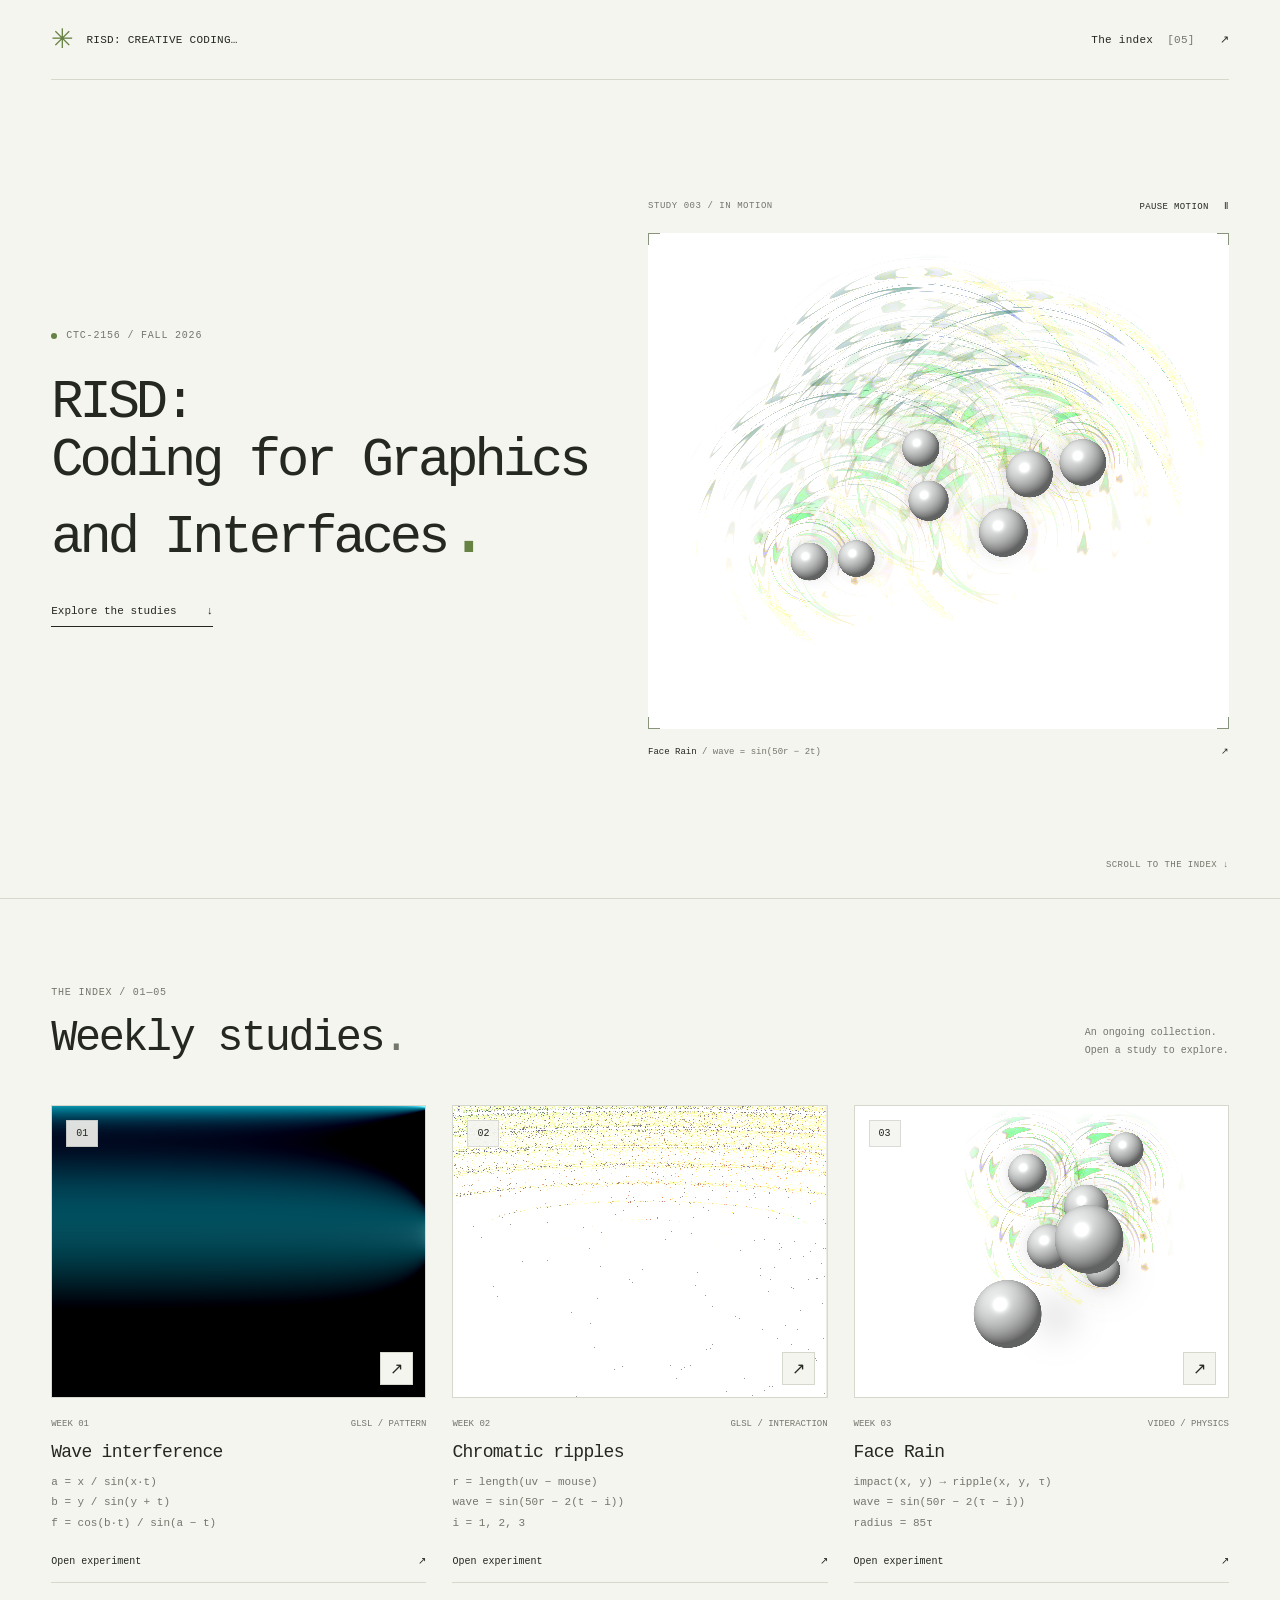
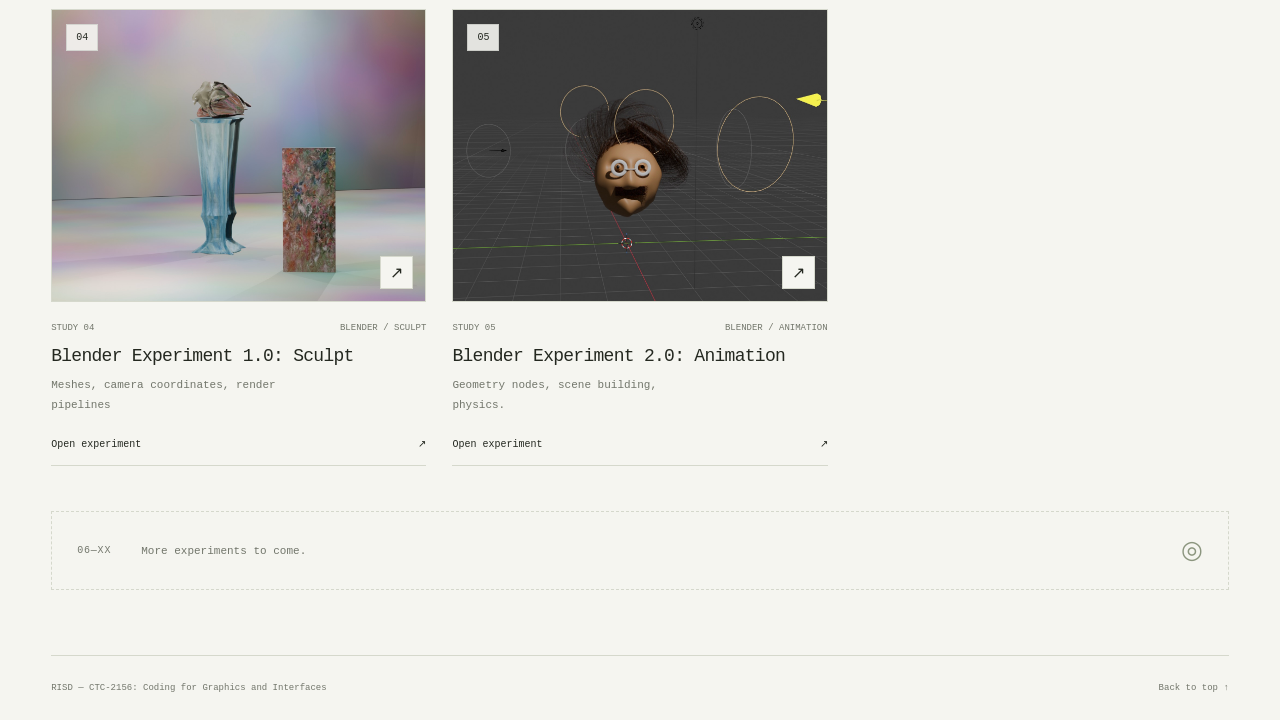
==== index.html @ 3da81da2 "Update RISD title and add Blender experiment galleries" ====
<!DOCTYPE html>
<html lang="en">
<head>
  <meta charset="UTF-8">
  <meta name="viewport" content="width=device-width, initial-scale=1">
  <meta name="description" content="RISD — CTC-2156: Coding for Graphics and Interfaces. A growing collection of weekly experiments in shaders, motion, and creative coding.">
  <meta name="theme-color" content="#f5f5f0">
  <title>RISD — CTC-2156: Coding for Graphics and Interfaces — Weekly Studies</title>
  <link rel="stylesheet" href="assets/home.css">
  <script src="assets/home.js" defer></script>
</head>
<body>
  <a class="skip-link" href="#assignments">Skip to assignments</a>
  <header class="site-header">
    <a class="wordmark" href="#top" aria-label="RISD Coding for Graphics and Interfaces home"><span class="mark" aria-hidden="true">✳</span> RISD: CREATIVE CODING…</a>
    <nav aria-label="Main navigation"><a href="#assignments">The index <span class="count">[05]</span> <span aria-hidden="true">↗</span></a></nav>
  </header>
  <main>
    <section class="hero" id="top" aria-labelledby="course-title">
      <div class="hero-copy">
        <p class="eyebrow"><span class="status-dot" aria-hidden="true"></span> CTC-2156 / Fall 2026</p>
        <h1 id="course-title">RISD:<br><span>Coding for Graphics and Interfaces</span><span class="title-dot" aria-hidden="true">.</span></h1>
        <a class="index-link" href="#assignments">Explore the studies <span aria-hidden="true">↓</span></a>
      </div>
      <div class="hero-art">
        <div class="art-caption"><span>Study 003 / In motion</span><button id="motion-toggle" type="button" aria-pressed="false">Pause motion <span aria-hidden="true">Ⅱ</span></button></div>
        <div class="hero-stage">
          <iframe src="previews/face-rain.html" title="Face Rain: blank spheres and colorful ripples" data-preview allow="camera 'none'; microphone 'none'" tabindex="-1"></iframe>
          <span class="corner top-left" aria-hidden="true"></span><span class="corner top-right" aria-hidden="true"></span>
          <span class="corner bottom-left" aria-hidden="true"></span><span class="corner bottom-right" aria-hidden="true"></span>
        </div>
        <a class="art-footnote" href="week3.html"><span>Face Rain <span class="muted">/ <code>wave = sin(50r − 2t)</code></span></span><span aria-hidden="true">↗</span></a>
      </div>
      <div class="hero-bottom"><a href="#assignments">Scroll to the index <span aria-hidden="true">↓</span></a></div>
    </section>

    <section class="assignments" id="assignments" aria-labelledby="assignments-title">
      <div class="section-heading"><div><p class="eyebrow">The index / 01—05</p><h2 id="assignments-title">Weekly studies<span class="muted">.</span></h2></div><p class="section-note">An ongoing collection.<br>Open a study to explore.</p></div>
      <!-- Add future week cards here, using the same linked preview structure. -->
      <div class="study-grid">
        <a class="study" href="week1.html" aria-labelledby="week1-title">
          <div class="study-preview preview-one"><iframe src="previews/week1.html" loading="lazy" title="Live preview of the Week 1 shader" data-preview allow="camera 'none'; microphone 'none'" tabindex="-1"></iframe><span class="preview-number">01</span><span class="open-indicator" aria-hidden="true">↗</span></div>
          <div class="study-meta"><span>Week 01</span><span>GLSL / PATTERN</span></div>
          <h3 id="week1-title">Wave interference</h3><p class="equation"><code>a = x / sin(x·t)<br>b = y / sin(y + t)<br>f = cos(b·t) / sin(a − t)</code></p>
          <span class="study-link">Open experiment <span aria-hidden="true">↗</span></span>
        </a>
        <a class="study" href="week2.html" aria-labelledby="week2-title">
          <div class="study-preview preview-two"><iframe src="previews/week2.html" loading="lazy" title="Live preview of the Week 2 shader" data-preview allow="camera 'none'; microphone 'none'" tabindex="-1"></iframe><span class="preview-number">02</span><span class="open-indicator" aria-hidden="true">↗</span></div>
          <div class="study-meta"><span>Week 02</span><span>GLSL / INTERACTION</span></div>
          <h3 id="week2-title">Chromatic ripples</h3><p class="equation"><code>r = length(uv − mouse)<br>wave = sin(50r − 2(t − i))<br>i = 1, 2, 3</code></p>
          <span class="study-link">Open experiment <span aria-hidden="true">↗</span></span>
        </a>
        <a class="study" href="week3.html" aria-labelledby="week3-title">
          <div class="study-preview preview-three"><iframe src="previews/face-rain.html" loading="lazy" title="Camera-free preview of Week 3 Face Rain" data-preview allow="camera 'none'; microphone 'none'" tabindex="-1"></iframe><span class="preview-number">03</span><span class="open-indicator" aria-hidden="true">↗</span></div>
          <div class="study-meta"><span>Week 03</span><span>VIDEO / PHYSICS</span></div>
          <h3 id="week3-title">Face Rain</h3><p class="equation"><code>impact(x, y) → ripple(x, y, τ)<br>wave = sin(50r − 2(τ − i))<br>radius = 85τ</code></p>
          <span class="study-link">Open experiment <span aria-hidden="true">↗</span></span>
        </a>
        <a class="study" href="blender-experiment-1.html" aria-labelledby="blender-title">
          <div class="study-preview"><img src="assets/raws/Screenshot%202026-10-12%20at%203.46.59%E2%80%AFAM.jpg" loading="lazy" alt="Blender sculpture on a blue pedestal beside a textured block in a softly colored room"><span class="preview-number">04</span><span class="open-indicator" aria-hidden="true">↗</span></div>
          <div class="study-meta"><span>Study 04</span><span>BLENDER / SCULPT</span></div>
          <h3 id="blender-title">Blender Experiment 1.0: Sculpt</h3><p>Meshes, camera coordinates, render pipelines</p>
          <span class="study-link">Open experiment <span aria-hidden="true">↗</span></span>
        </a>
        <a class="study" href="blender-experiment-2.html" aria-labelledby="blender-animation-title">
          <div class="study-preview"><img src="assets/raws/Screenshot%202026-10-12%20at%203.55.14%E2%80%AFAM.jpg" loading="lazy" alt="Blender scene with a stylized head, hair, round glasses, and lighting guides"><span class="preview-number">05</span><span class="open-indicator" aria-hidden="true">↗</span></div>
          <div class="study-meta"><span>Study 05</span><span>BLENDER / ANIMATION</span></div>
          <h3 id="blender-animation-title">Blender Experiment 2.0: Animation</h3><p>Geometry nodes, scene building, physics.</p>
          <span class="study-link">Open experiment <span aria-hidden="true">↗</span></span>
        </a>
      </div>
      <div class="next-study"><span class="eyebrow">06—XX</span><p>More experiments to come.</p><span class="small-orbit" aria-hidden="true">◎</span></div>
    </section>
  </main>
  <footer><span>RISD — CTC-2156: Coding for Graphics and Interfaces</span><a href="#top">Back to top ↑</a></footer>
  <noscript><p class="noscript-note">Animation controls need JavaScript. The assignment links above still work.</p></noscript>
</body>
</html>
---- assets/home.css ----
/* Proto Mono will be used when installed. To ship it on the web, add your
   licensed WOFF2 file and add its url() to src below. No font is downloaded. */
@font-face {
  font-family: 'Proto Mono';
  src: local('Proto Mono'), local('ProtoMono-Regular'), local('Proto Mono Regular');
  font-display: swap;
}
:root { --paper:#f5f5f0; --ink:#242820; --muted:#72766b; --line:#d5d8cc; --accent:#678344; --mono:'Proto Mono','SFMono-Regular',Consolas,'Liberation Mono',monospace; }
* { box-sizing:border-box; }
html { scroll-behavior:smooth; scroll-padding-top:40px; }
body { margin:0; background:var(--paper); color:var(--ink); font-family:var(--mono); -webkit-font-smoothing:antialiased; }
a { color:inherit; text-decoration:none; }
button { font:inherit; }
a:focus-visible,button:focus-visible { outline:2px solid var(--accent); outline-offset:6px; }
::selection { background:#d6e5c2; color:#222; }
.skip-link { position:fixed; top:10px; left:10px; z-index:10; background:var(--ink); color:white; padding:14px; transform:translateY(-160%); }
.skip-link:focus { transform:none; }
.site-header { margin:0 4vw; padding:26px 0; display:flex; align-items:center; justify-content:space-between; border-bottom:1px solid var(--line); font-size:11px; letter-spacing:.025em; }
.wordmark { display:flex; align-items:center; gap:12px; }
.mark { font:27px/1 sans-serif; color:var(--accent); }
.count { color:var(--muted); margin:0 18px 0 7px; }
.hero { position:relative; min-height:calc(100svh - 82px); padding:65px 4vw 88px; display:grid; grid-template-columns:1fr 1.04fr; align-items:center; gap:3vw; }
.eyebrow { display:flex; align-items:center; gap:9px; margin:0; font-size:10px; line-height:1.6; text-transform:uppercase; letter-spacing:.08em; color:var(--muted); }
.status-dot { display:inline-block; width:6px; height:6px; border-radius:50%; background:var(--accent); }
h1 { font-size:clamp(32px,4.2vw,72px); line-height:1.09; font-weight:400; letter-spacing:-.075em; margin:30px 0 28px; }
h1 > span:not(.title-dot) { font-size:1em; line-height:1.09; }
.title-dot { color:var(--accent); font-size:1.4em; }
.index-link { display:inline-flex; gap:30px; align-items:center; border-bottom:1px solid var(--ink); padding:0 0 9px; font-size:11px; }
.index-link span { transition:transform .2s; }
.index-link:hover span { transform:translateY(3px); }
.hero-art { min-width:0; }
.art-caption { display:flex; align-items:center; justify-content:space-between; gap:10px; text-transform:uppercase; font-size:9px; letter-spacing:.06em; margin-bottom:15px; color:var(--muted); }
#motion-toggle { padding:6px 0 6px 8px; background:none; border:0; color:var(--ink); cursor:pointer; font-size:9px; text-transform:uppercase; letter-spacing:.04em; }
#motion-toggle span { margin-left:10px; }
.hero-stage { position:relative; aspect-ratio:1.17; overflow:hidden; background:white; }
iframe { display:block; width:100%; height:100%; border:0; pointer-events:none; }
.corner { position:absolute; width:12px; height:12px; border-color:#88947b; border-style:solid; pointer-events:none; }
.top-left { left:0;top:0;border-width:1px 0 0 1px; }.top-right { right:0;top:0;border-width:1px 1px 0 0; }
.bottom-left { left:0;bottom:0;border-width:0 0 1px 1px; }.bottom-right { right:0;bottom:0;border-width:0 1px 1px 0; }
.art-footnote { display:flex; align-items:center; justify-content:space-between; font-size:9px; line-height:1.8; padding:15px 0 0; }
.muted { color:var(--muted); }
.hero-bottom { position:absolute; bottom:28px; left:4vw; right:4vw; display:flex; justify-content:flex-end; color:var(--muted); font-size:9px; text-transform:uppercase; letter-spacing:.05em; }
.assignments { border-top:1px solid var(--line); padding:86px 4vw 65px; }
.section-heading { display:flex; justify-content:space-between; align-items:end; gap:20px; margin-bottom:42px; }
h2 { font-size:clamp(25px,3.4vw,46px); font-weight:400; letter-spacing:-.055em; margin:13px 0 0; }
.section-note { font-size:10px; color:var(--muted); line-height:1.8; margin:0 0 3px; }
.study-grid { display:grid; grid-template-columns:repeat(3,minmax(0,1fr)); gap:26px; }
.study { display:block; min-width:0; }
.study-preview { position:relative; aspect-ratio:1.28; overflow:hidden; background:white; border:1px solid var(--line); transition:border-color .2s; }
.preview-one { background:#113d42; }.preview-two { background:#ecece4; }
.preview-number { position:absolute; top:14px; left:14px; font-size:10px; padding:7px 9px; background:#f5f5f0e8; color:var(--ink); border:1px solid #24282020; }
.open-indicator { position:absolute; bottom:12px; right:12px; display:grid; place-items:center; width:33px; height:33px; background:var(--paper); color:var(--ink); border:1px solid var(--line); transition:background .2s,color .2s; }
.study:hover .study-preview,.study:focus-visible .study-preview { border-color:var(--accent); }
.study:hover .open-indicator,.study:focus-visible .open-indicator { background:var(--ink); color:var(--paper); }
.study-meta { display:flex; justify-content:space-between; gap:8px; color:var(--muted); font-size:9px; padding-top:21px; text-transform:uppercase; }
h3 { font-size:18px; font-weight:400; letter-spacing:-.04em; margin:13px 0 10px; }
.study p { color:var(--muted); font-size:11px; line-height:1.8; min-height:40px; max-width:34ch; margin:0; }
.study-link { display:flex; align-items:center; justify-content:space-between; font-size:10px; border-bottom:1px solid var(--line); padding:22px 0 15px; }
.next-study { display:flex; align-items:center; gap:30px; border:1px dashed var(--line); padding:23px 25px; margin-top:45px; }
.next-study p { font-size:11px; color:var(--muted); margin:0; }
.small-orbit { margin-left:auto; font-size:25px; color:#8c967f; }
footer { margin:0 4vw; border-top:1px solid var(--line); display:flex; justify-content:space-between; gap:20px; padding:27px 0; font-size:9px; color:var(--muted); }
.noscript-note { margin:20px 4vw; font-size:12px; }
@media(min-width:1600px) { .hero { gap:6vw; } .hero-stage { max-height:65vh; } }
@media(max-width:850px) { .hero { padding-top:45px; grid-template-columns:1fr 1fr; } h1 { font-size:4.2vw; }.study-grid { gap:16px; } .study-meta { font-size:8px; } h3 { font-size:16px; }.study p{font-size:10px;} }
@media(max-width:640px) {
  .site-header { margin:0 6vw; padding:20px 0; font-size:9px; }.count { margin-right:8px; }.mark{font-size:23px;}
  .hero { min-height:auto; grid-template-columns:1fr; padding:42px 6vw 80px; gap:36px; }
  h1 { font-size:clamp(30px,8vw,50px); margin:22px 0; }h1 > span:not(.title-dot),.title-dot{font-size:1em;}
  .hero-stage{aspect-ratio:1.35;}.hero-bottom{left:6vw;right:6vw;font-size:8px;bottom:25px;}.hero-bottom a{margin-left:auto;}
  .assignments{padding:52px 6vw 40px;}.section-heading{display:block;margin-bottom:30px;}.section-note{margin-top:16px;}.study-grid{grid-template-columns:1fr;gap:38px;}
  .study-preview{aspect-ratio:1.4;}.study-meta{font-size:9px;}h3{font-size:21px;}.study p{font-size:11px;min-height:0;max-width:100%;}.study-link{padding-top:17px;}
  .next-study{padding:20px 16px;gap:16px;}.next-study p{font-size:10px;}.small-orbit{display:none;}
  footer{margin:0 6vw;font-size:8px;flex-wrap:wrap;}
}
@media(prefers-reduced-motion:reduce) { html{scroll-behavior:auto;} *,*::before,*::after{transition:none!important;} }

code { font:inherit; }
.study .equation { max-width:none; min-height:60px; line-height:1.85; overflow-wrap:anywhere; }

.study-preview > img { display:block; width:100%; height:100%; object-fit:cover; }
.project { padding:65px 4vw; max-width:1500px; margin:0 auto; }
.project h1 { max-width:22ch; }
.project-description { color:var(--muted); font-size:13px; line-height:1.8; margin:0 0 42px; }
.project-gallery { display:grid; gap:36px; }
.project-gallery figure { margin:0; }
.project-gallery img { display:block; width:100%; height:auto; border:1px solid var(--line); }
.project-gallery figcaption { margin-top:12px; font-size:10px; color:var(--muted); }
@media(max-width:640px) { .project { padding:42px 6vw; } }
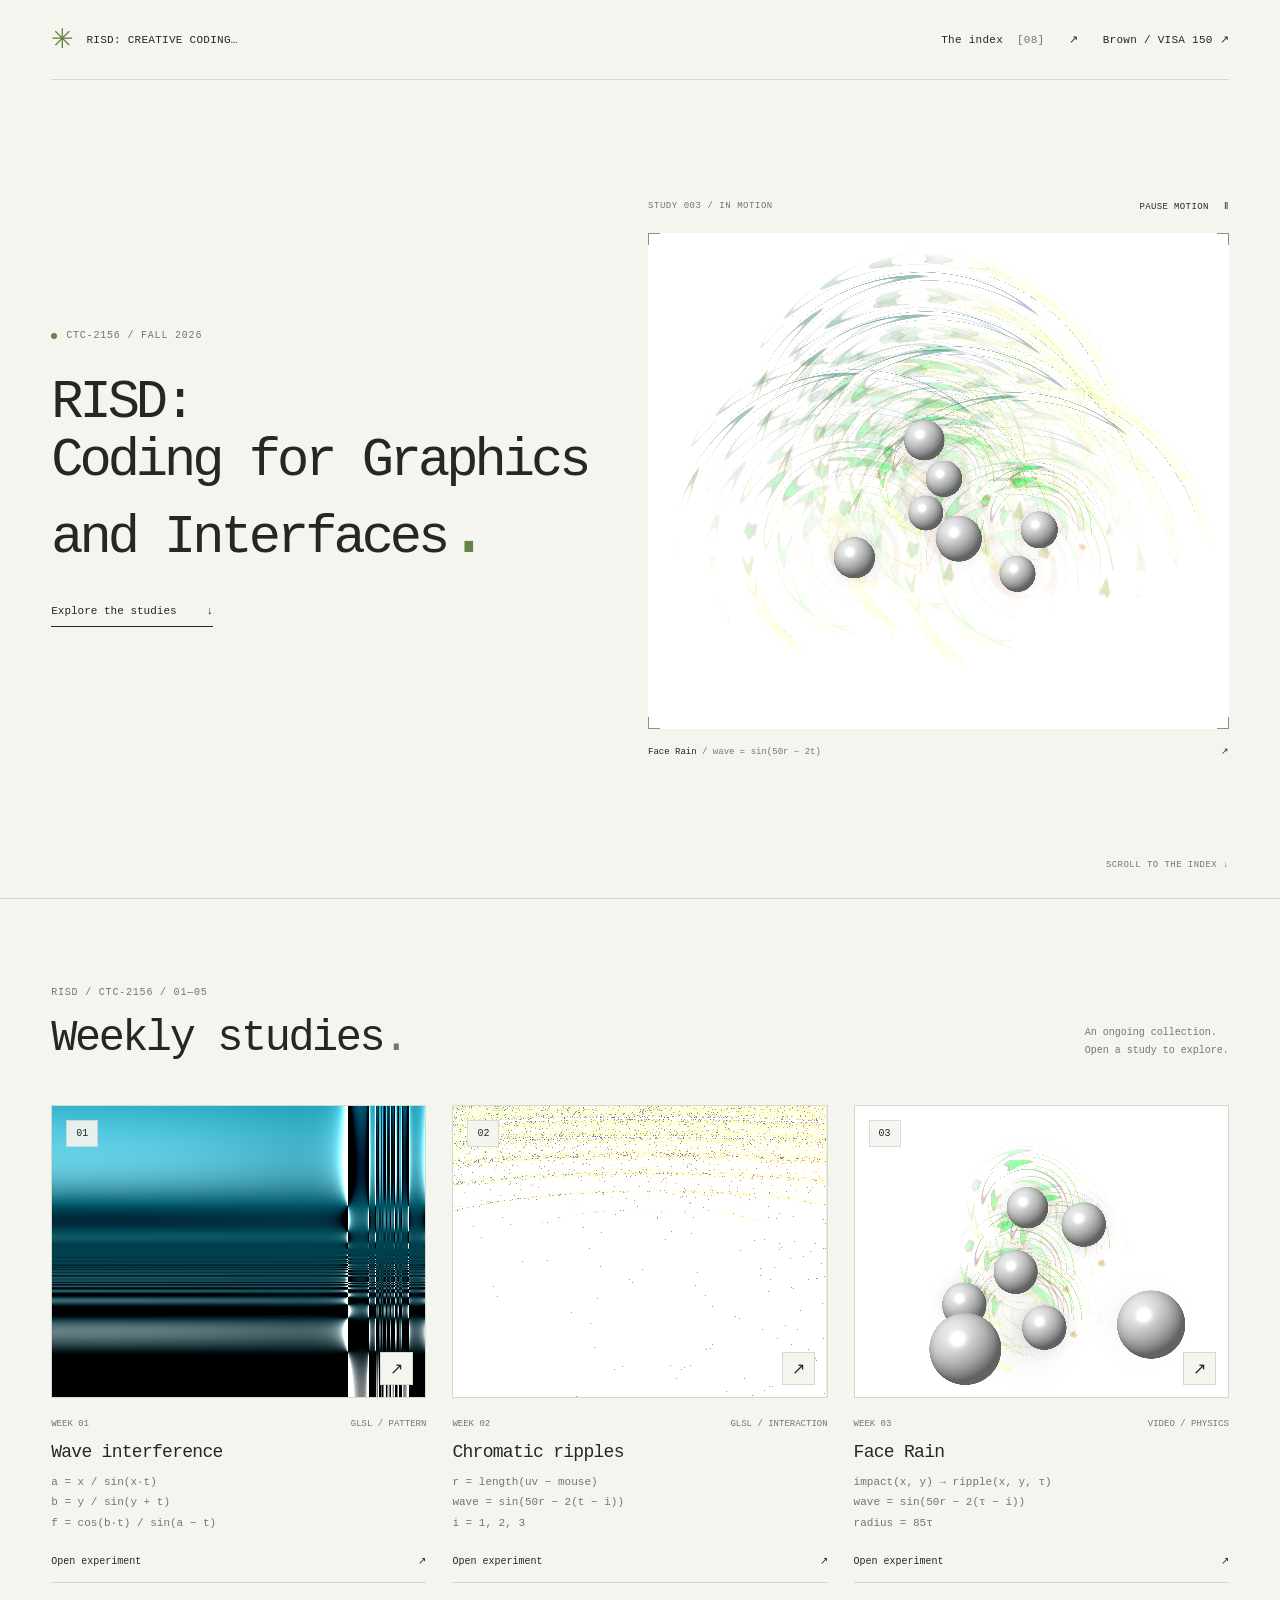
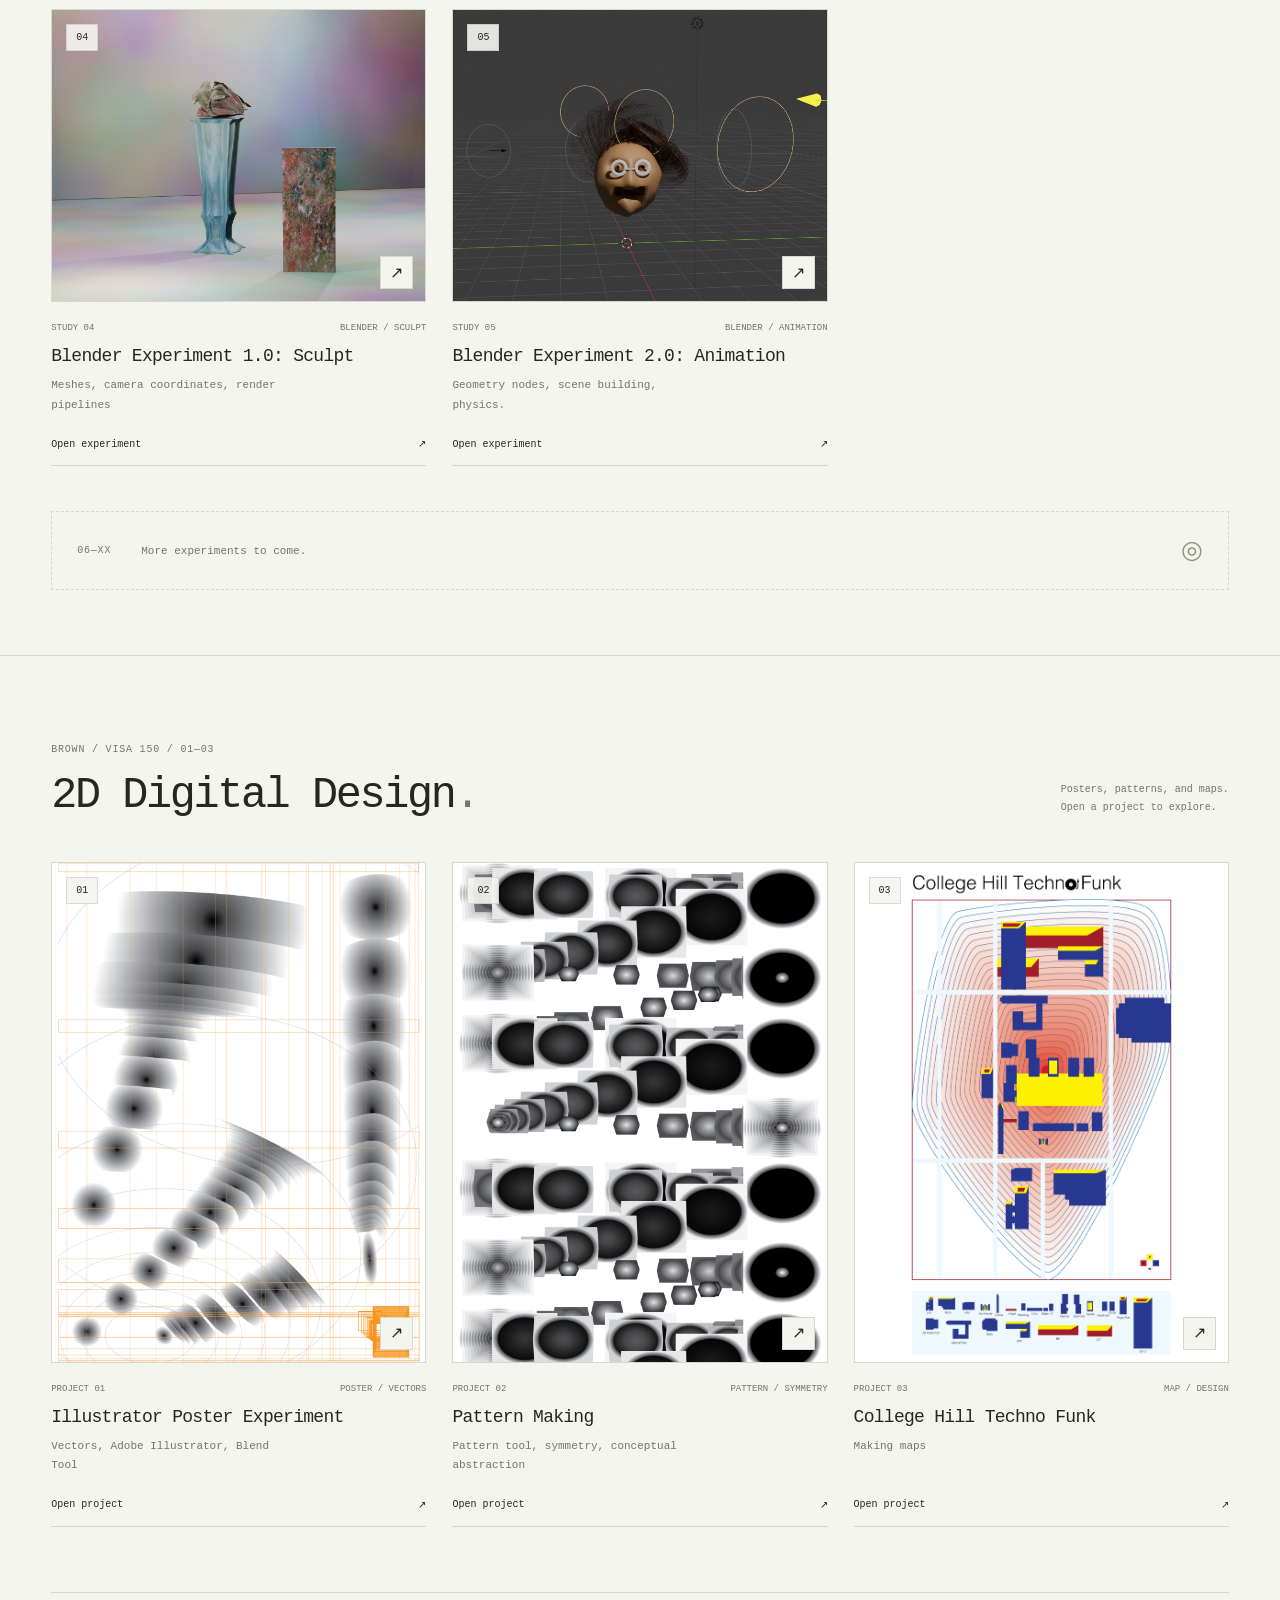
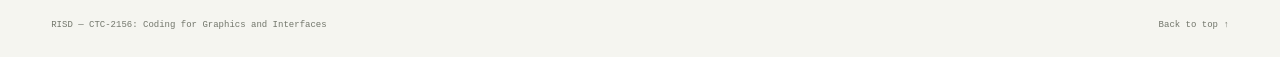
==== commit 9a64ce6c: "Add Brown VISA 150 design projects" ====
--- a/index.html
+++ b/index.html
@@ -13,7 +13,7 @@
   <a class="skip-link" href="#assignments">Skip to assignments</a>
   <header class="site-header">
     <a class="wordmark" href="#top" aria-label="RISD Coding for Graphics and Interfaces home"><span class="mark" aria-hidden="true">✳</span> RISD: CREATIVE CODING…</a>
-    <nav aria-label="Main navigation"><a href="#assignments">The index <span class="count">[05]</span> <span aria-hidden="true">↗</span></a></nav>
+    <nav aria-label="Main navigation"><a href="#assignments">The index <span class="count">[08]</span> <span aria-hidden="true">↗</span></a><a href="#brown-design">Brown / VISA 150 ↗</a></nav>
   </header>
   <main>
     <section class="hero" id="top" aria-labelledby="course-title">
@@ -35,7 +35,7 @@
     </section>
 
     <section class="assignments" id="assignments" aria-labelledby="assignments-title">
-      <div class="section-heading"><div><p class="eyebrow">The index / 01—05</p><h2 id="assignments-title">Weekly studies<span class="muted">.</span></h2></div><p class="section-note">An ongoing collection.<br>Open a study to explore.</p></div>
+      <div class="section-heading"><div><p class="eyebrow">RISD / CTC-2156 / 01—05</p><h2 id="assignments-title">Weekly studies<span class="muted">.</span></h2></div><p class="section-note">An ongoing collection.<br>Open a study to explore.</p></div>
       <!-- Add future week cards here, using the same linked preview structure. -->
       <div class="study-grid">
         <a class="study" href="week1.html" aria-labelledby="week1-title">
@@ -71,6 +71,30 @@
       </div>
       <div class="next-study"><span class="eyebrow">06—XX</span><p>More experiments to come.</p><span class="small-orbit" aria-hidden="true">◎</span></div>
     </section>
+
+    <section class="assignments" id="brown-design" aria-labelledby="brown-design-title">
+      <div class="section-heading"><div><p class="eyebrow">Brown / VISA 150 / 01—03</p><h2 id="brown-design-title">2D Digital Design<span class="muted">.</span></h2></div><p class="section-note">Posters, patterns, and maps.<br>Open a project to explore.</p></div>
+      <div class="study-grid">
+        <a class="study" href="illustrator-poster-experiment.html" aria-labelledby="illustrator-poster-experiment-title">
+          <div class="study-preview design-preview"><img src="Letter%20sized.png" loading="lazy" alt="Abstract poster with flowing grayscale blends and fine orange grid lines"><span class="preview-number">01</span><span class="open-indicator" aria-hidden="true">↗</span></div>
+          <div class="study-meta"><span>Project 01</span><span>POSTER / VECTORS</span></div>
+          <h3 id="illustrator-poster-experiment-title">Illustrator Poster Experiment</h3><p>Vectors, Adobe Illustrator, Blend Tool</p>
+          <span class="study-link">Open project <span aria-hidden="true">↗</span></span>
+        </a>
+        <a class="study" href="pattern-making.html" aria-labelledby="pattern-making-title">
+          <div class="study-preview design-preview"><img src="Making%20Patterns.png" loading="lazy" alt="Repeating grayscale pattern of overlapping ovals, squares, and hexagons"><span class="preview-number">02</span><span class="open-indicator" aria-hidden="true">↗</span></div>
+          <div class="study-meta"><span>Project 02</span><span>PATTERN / SYMMETRY</span></div>
+          <h3 id="pattern-making-title">Pattern Making</h3><p>Pattern tool, symmetry, conceptual abstraction</p>
+          <span class="study-link">Open project <span aria-hidden="true">↗</span></span>
+        </a>
+        <a class="study" href="college-hill-techno-funk.html" aria-labelledby="college-hill-techno-funk-title">
+          <div class="study-preview design-preview"><img src="MapProject.png" loading="lazy" alt="College Hill map with blue and yellow buildings, contour lines, and a building legend"><span class="preview-number">03</span><span class="open-indicator" aria-hidden="true">↗</span></div>
+          <div class="study-meta"><span>Project 03</span><span>MAP / DESIGN</span></div>
+          <h3 id="college-hill-techno-funk-title">College Hill Techno Funk</h3><p>Making maps</p>
+          <span class="study-link">Open project <span aria-hidden="true">↗</span></span>
+        </a>
+      </div>
+    </section>
   </main>
   <footer><span>RISD — CTC-2156: Coding for Graphics and Interfaces</span><a href="#top">Back to top ↑</a></footer>
   <noscript><p class="noscript-note">Animation controls need JavaScript. The assignment links above still work.</p></noscript>
--- a/assets/home.css
+++ b/assets/home.css
@@ -87,3 +87,9 @@
 .project-gallery img { display:block; width:100%; height:auto; border:1px solid var(--line); }
 .project-gallery figcaption { margin-top:12px; font-size:10px; color:var(--muted); }
 @media(max-width:640px) { .project { padding:42px 6vw; } }
+
+.site-header nav { display:flex; flex-wrap:wrap; justify-content:flex-end; gap:12px 24px; }
+.design-preview { aspect-ratio:3 / 4; }
+.design-preview > img { object-fit:contain; }
+.design-gallery { max-width:900px; margin:0 auto; }
+@media(max-width:640px) { .site-header { gap:16px; } }
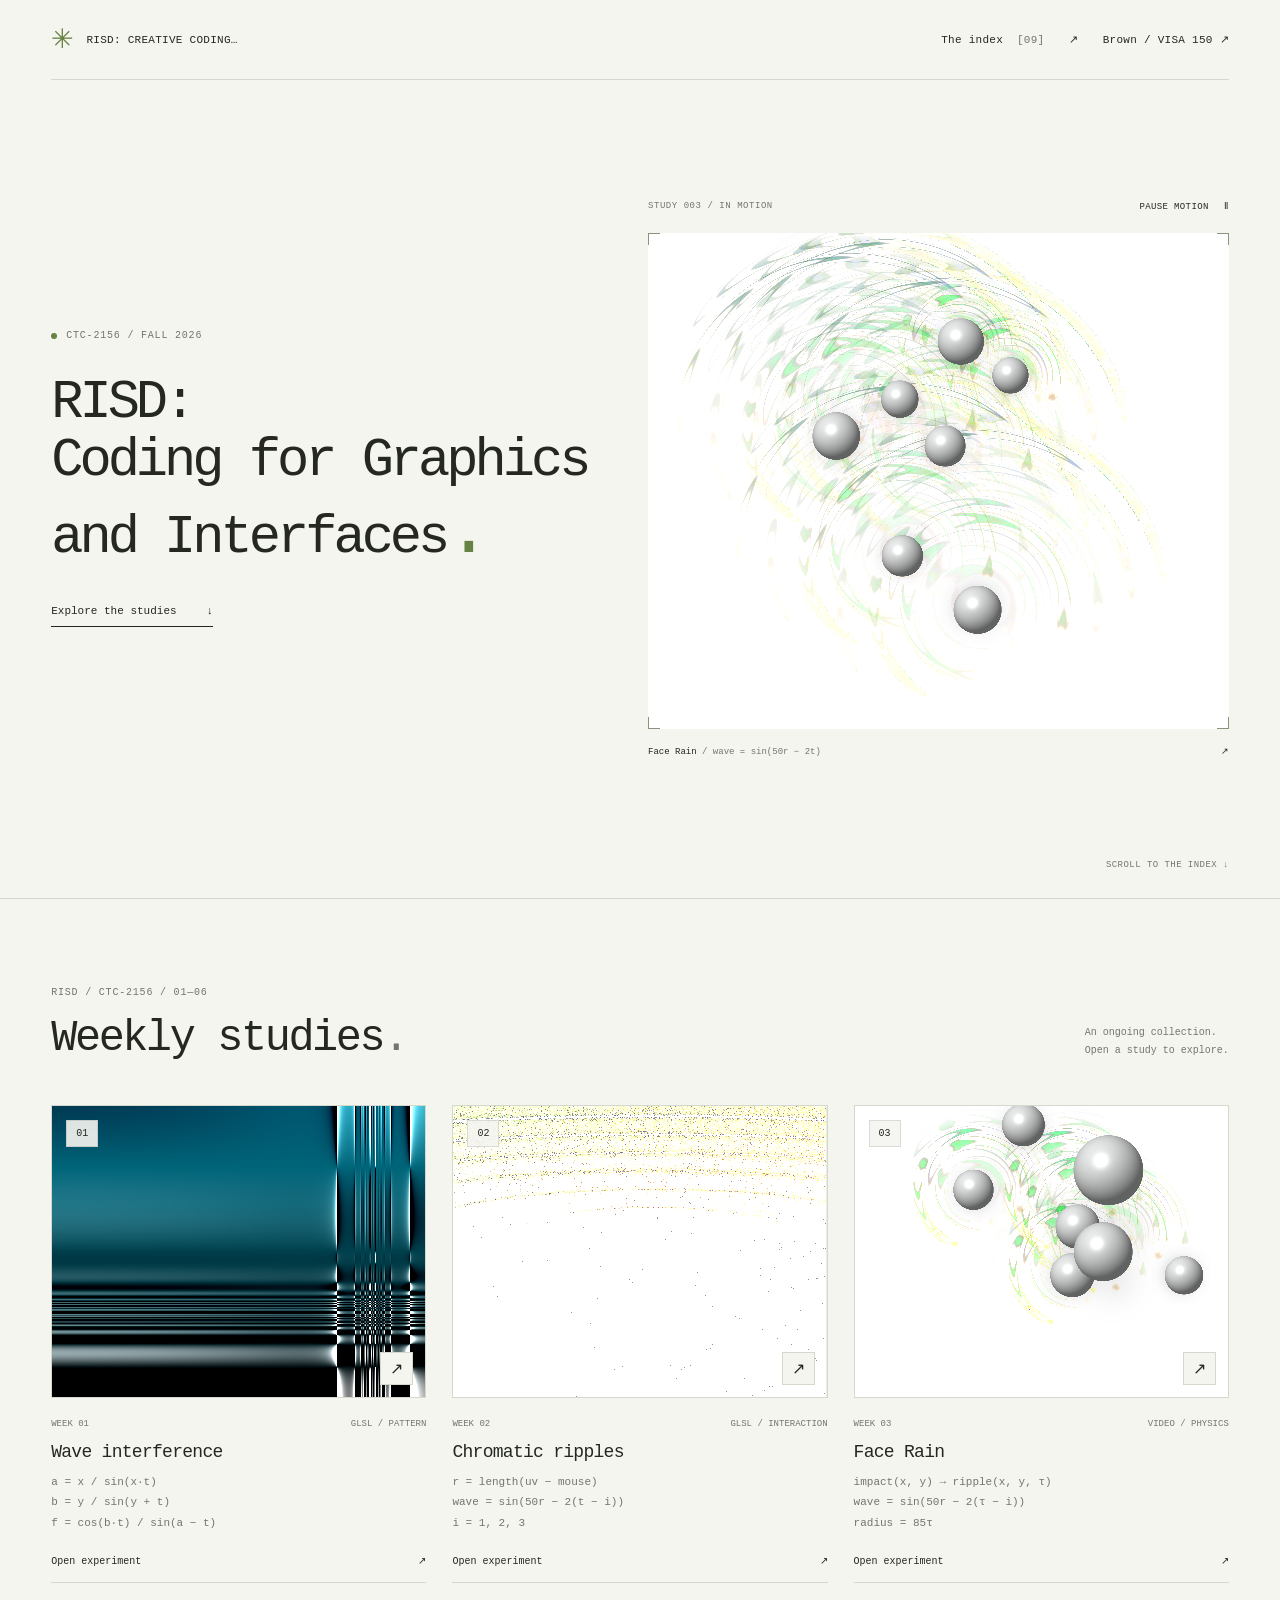
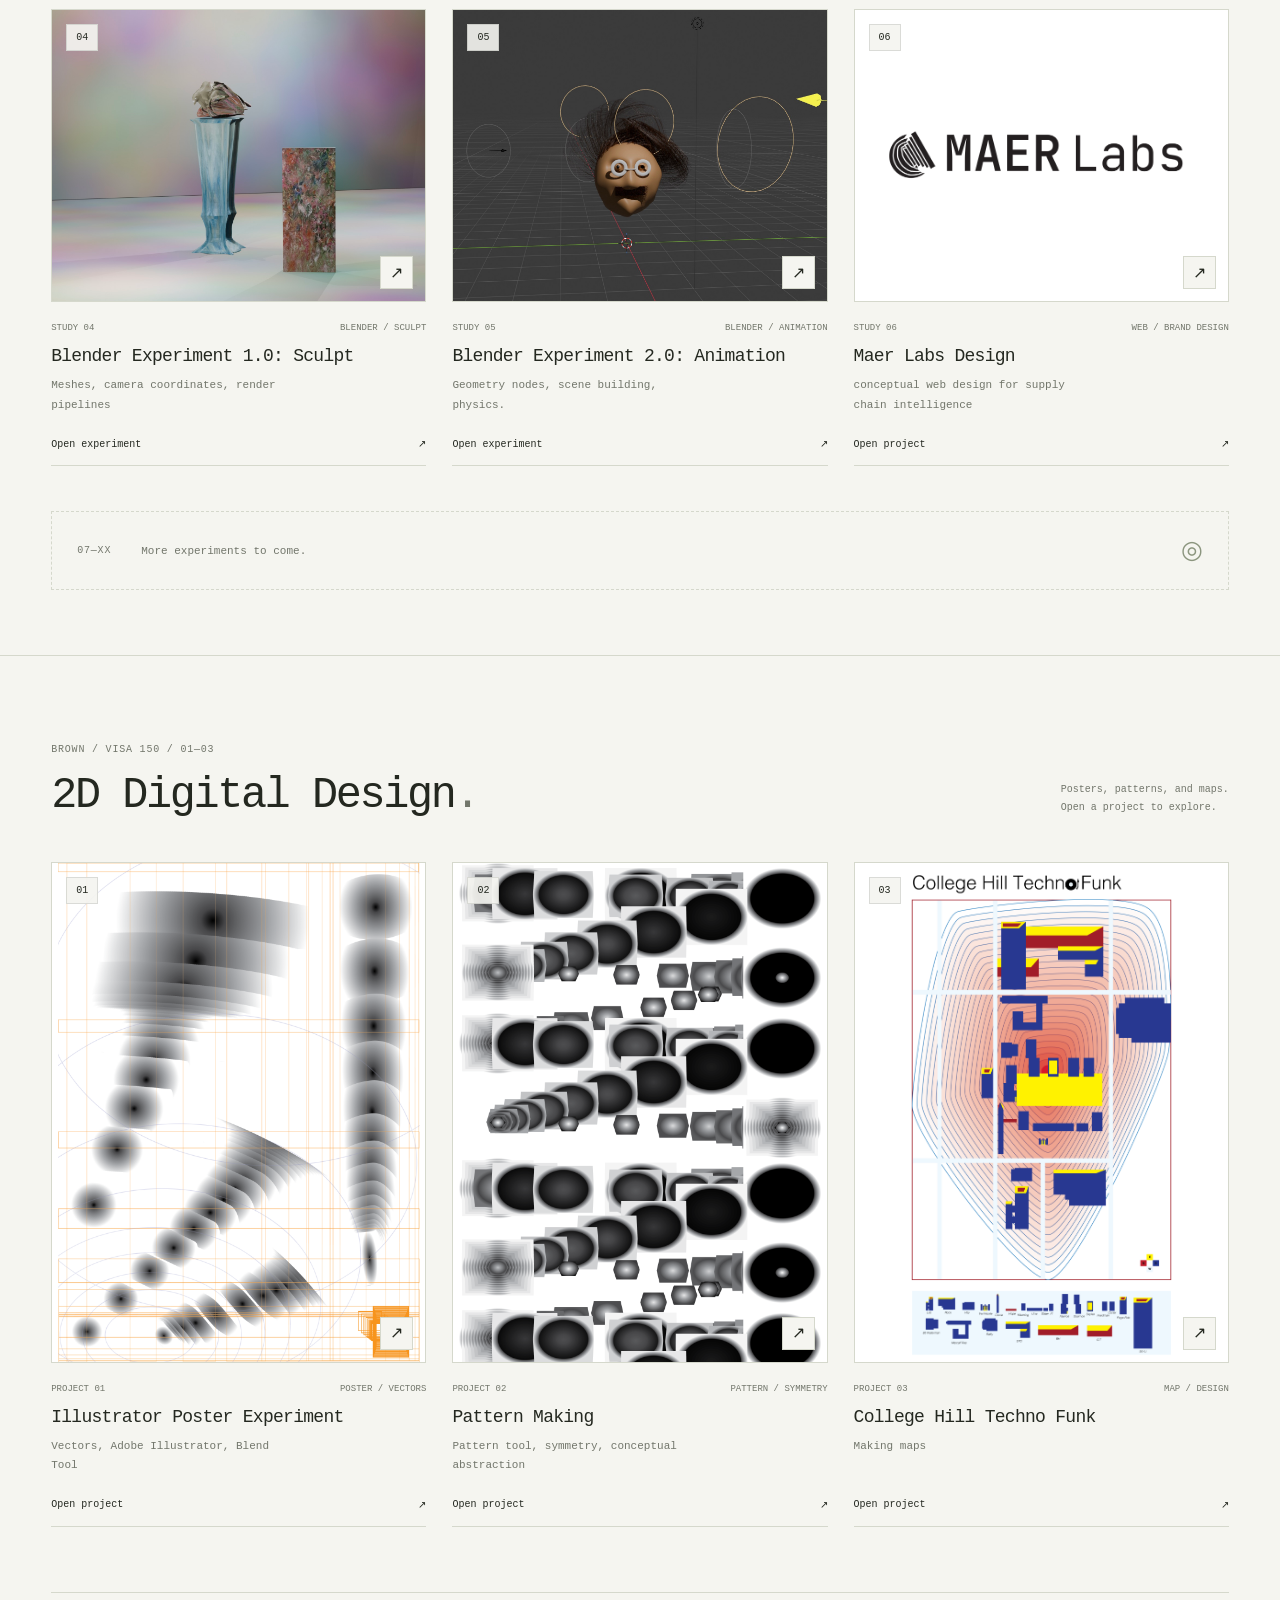
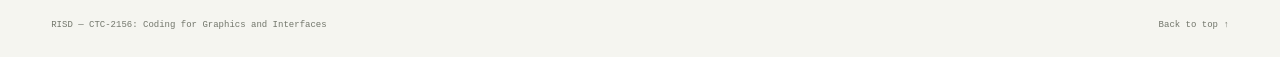
==== commit 4dc237f9: "Add Maer Labs design project to RISD studies" ====
--- a/index.html
+++ b/index.html
@@ -13,7 +13,7 @@
   <a class="skip-link" href="#assignments">Skip to assignments</a>
   <header class="site-header">
     <a class="wordmark" href="#top" aria-label="RISD Coding for Graphics and Interfaces home"><span class="mark" aria-hidden="true">✳</span> RISD: CREATIVE CODING…</a>
-    <nav aria-label="Main navigation"><a href="#assignments">The index <span class="count">[08]</span> <span aria-hidden="true">↗</span></a><a href="#brown-design">Brown / VISA 150 ↗</a></nav>
+    <nav aria-label="Main navigation"><a href="#assignments">The index <span class="count">[09]</span> <span aria-hidden="true">↗</span></a><a href="#brown-design">Brown / VISA 150 ↗</a></nav>
   </header>
   <main>
     <section class="hero" id="top" aria-labelledby="course-title">
@@ -35,7 +35,7 @@
     </section>
 
     <section class="assignments" id="assignments" aria-labelledby="assignments-title">
-      <div class="section-heading"><div><p class="eyebrow">RISD / CTC-2156 / 01—05</p><h2 id="assignments-title">Weekly studies<span class="muted">.</span></h2></div><p class="section-note">An ongoing collection.<br>Open a study to explore.</p></div>
+      <div class="section-heading"><div><p class="eyebrow">RISD / CTC-2156 / 01—06</p><h2 id="assignments-title">Weekly studies<span class="muted">.</span></h2></div><p class="section-note">An ongoing collection.<br>Open a study to explore.</p></div>
       <!-- Add future week cards here, using the same linked preview structure. -->
       <div class="study-grid">
         <a class="study" href="week1.html" aria-labelledby="week1-title">
@@ -68,8 +68,14 @@
           <h3 id="blender-animation-title">Blender Experiment 2.0: Animation</h3><p>Geometry nodes, scene building, physics.</p>
           <span class="study-link">Open experiment <span aria-hidden="true">↗</span></span>
         </a>
+        <a class="study" href="maer-labs-design.html" aria-labelledby="maer-labs-title">
+          <div class="study-preview maer-preview"><img src="MAER/MAERLogo.png" loading="lazy" alt="MAER Labs logo with a geometric black emblem and wordmark"><span class="preview-number">06</span><span class="open-indicator" aria-hidden="true">↗</span></div>
+          <div class="study-meta"><span>Study 06</span><span>WEB / BRAND DESIGN</span></div>
+          <h3 id="maer-labs-title">Maer Labs Design</h3><p>conceptual web design for supply chain intelligence</p>
+          <span class="study-link">Open project <span aria-hidden="true">↗</span></span>
+        </a>
       </div>
-      <div class="next-study"><span class="eyebrow">06—XX</span><p>More experiments to come.</p><span class="small-orbit" aria-hidden="true">◎</span></div>
+      <div class="next-study"><span class="eyebrow">07—XX</span><p>More experiments to come.</p><span class="small-orbit" aria-hidden="true">◎</span></div>
     </section>
 
     <section class="assignments" id="brown-design" aria-labelledby="brown-design-title">
--- a/assets/home.css
+++ b/assets/home.css
@@ -92,4 +92,10 @@
 .design-preview { aspect-ratio:3 / 4; }
 .design-preview > img { object-fit:contain; }
 .design-gallery { max-width:900px; margin:0 auto; }
+.maer-preview > img { object-fit:contain; padding:8%; }
+.project-website { margin:0 0 42px; }
+.maer-gallery .maer-logo { padding:6%; background:white; }
+.maer-gallery video { display:block; width:100%; aspect-ratio:16 / 9; background:#171717; border:1px solid var(--line); }
+.maer-icon { max-width:520px; }
+.sr-only { position:absolute; width:1px; height:1px; padding:0; margin:-1px; overflow:hidden; clip:rect(0,0,0,0); white-space:nowrap; border:0; }
 @media(max-width:640px) { .site-header { gap:16px; } }
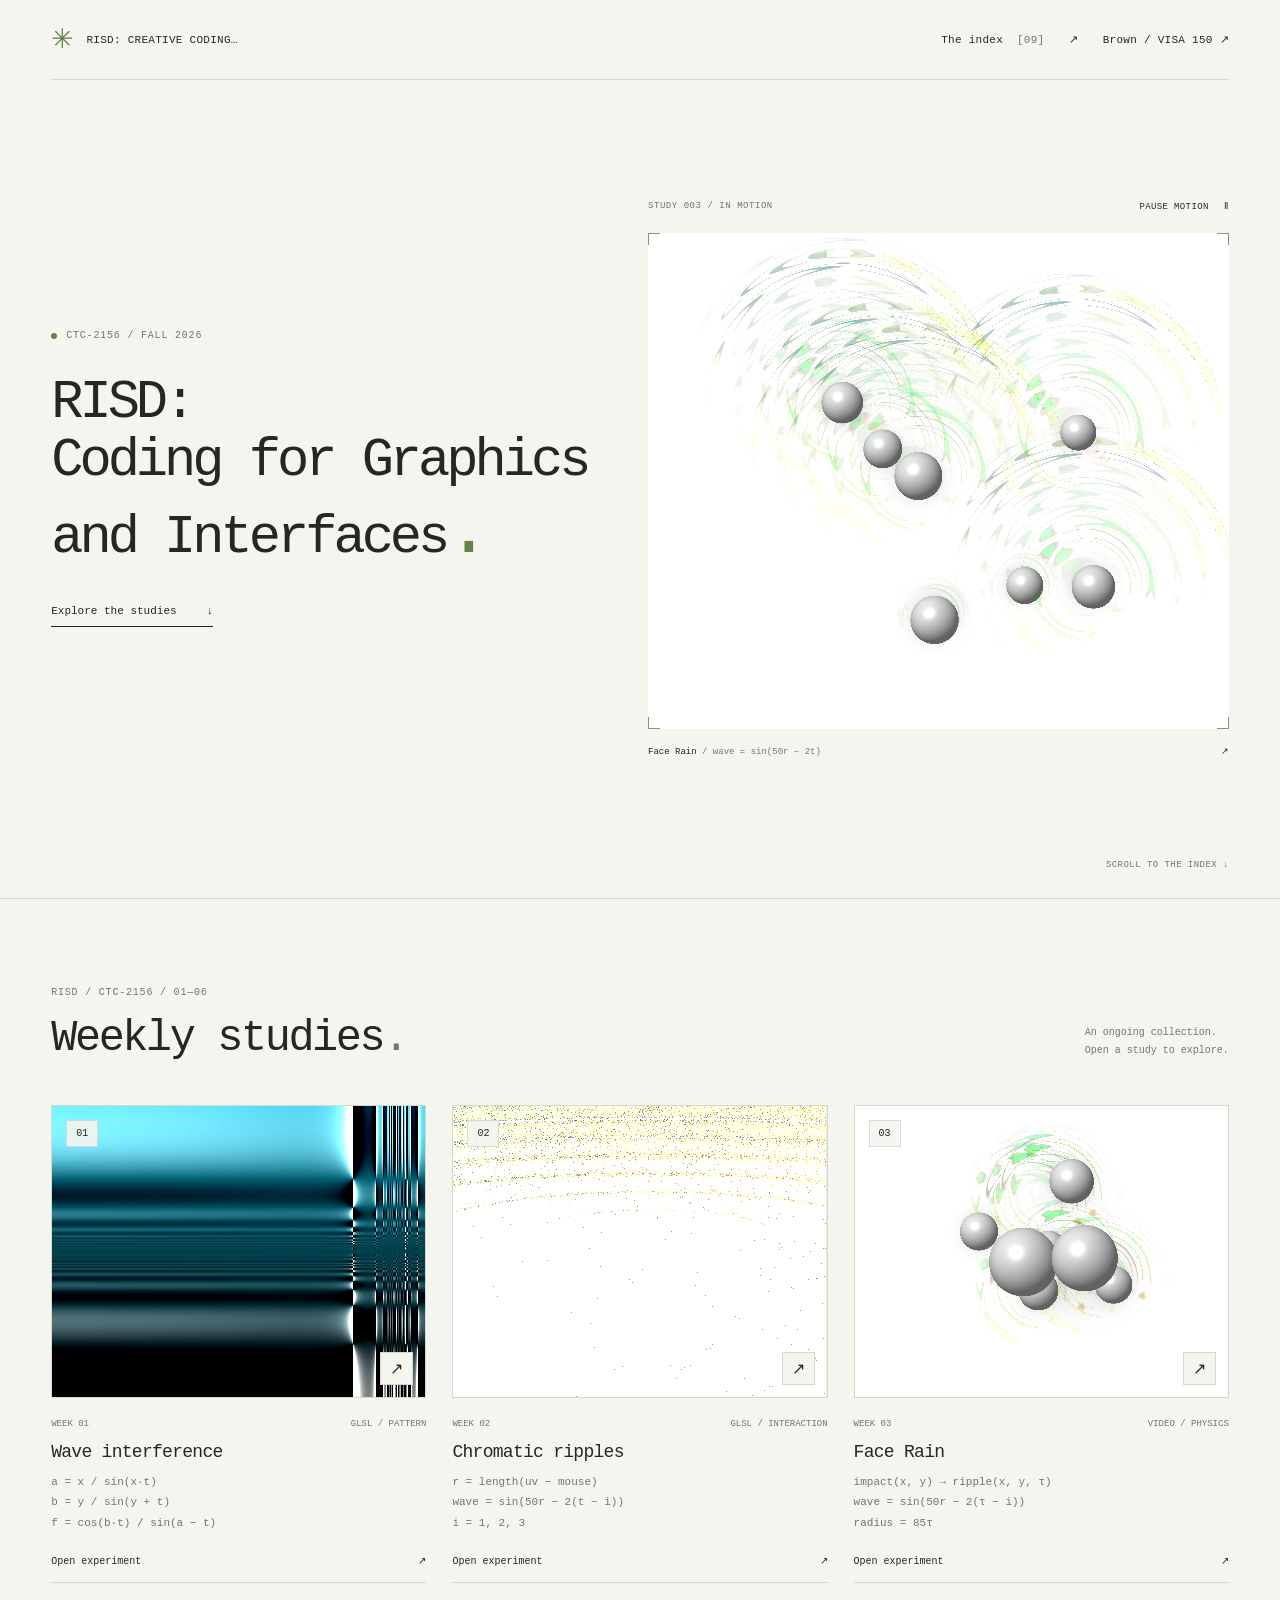
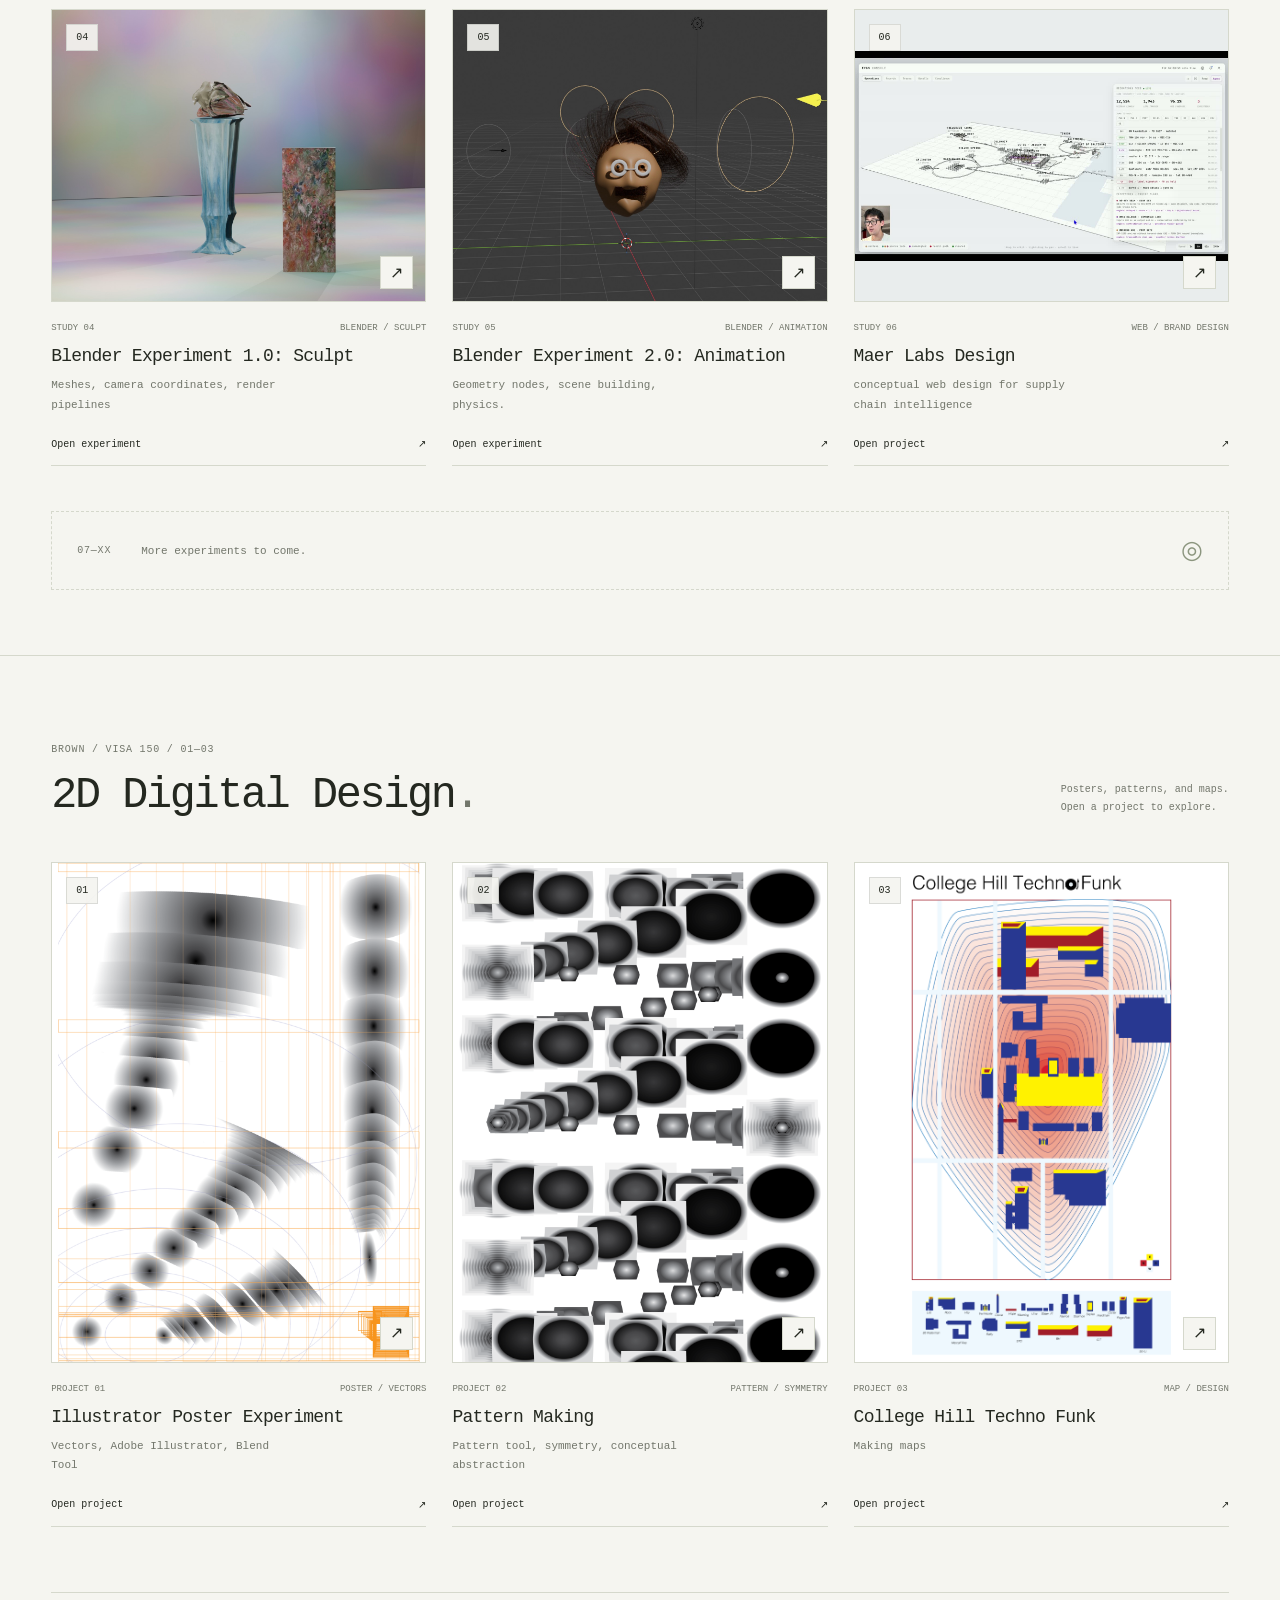
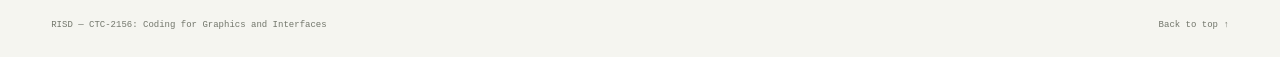
==== commit 993fe166: "Replace Eyas video and add visual website previews" ====
--- a/index.html
+++ b/index.html
@@ -69,7 +69,7 @@
           <span class="study-link">Open experiment <span aria-hidden="true">↗</span></span>
         </a>
         <a class="study" href="maer-labs-design.html" aria-labelledby="maer-labs-title">
-          <div class="study-preview maer-preview"><img src="MAER/MAERLogo.png" loading="lazy" alt="MAER Labs logo with a geometric black emblem and wordmark"><span class="preview-number">06</span><span class="open-indicator" aria-hidden="true">↗</span></div>
+          <div class="study-preview maer-site-preview"><img src="MAER/EyasPreview.jpg" loading="lazy" alt="Eyas supply chain interface with a map and live operations feed"><span class="preview-number">06</span><span class="open-indicator" aria-hidden="true">↗</span></div>
           <div class="study-meta"><span>Study 06</span><span>WEB / BRAND DESIGN</span></div>
           <h3 id="maer-labs-title">Maer Labs Design</h3><p>conceptual web design for supply chain intelligence</p>
           <span class="study-link">Open project <span aria-hidden="true">↗</span></span>
--- a/assets/home.css
+++ b/assets/home.css
@@ -92,8 +92,10 @@
 .design-preview { aspect-ratio:3 / 4; }
 .design-preview > img { object-fit:contain; }
 .design-gallery { max-width:900px; margin:0 auto; }
-.maer-preview > img { object-fit:contain; padding:8%; }
-.project-website { margin:0 0 42px; }
+.maer-site-preview > img { object-fit:contain; background:#e9eded; }
+.website-preview { position:relative; display:block; }
+.website-preview-label { position:absolute; right:16px; bottom:16px; display:flex; gap:24px; padding:14px 18px; background:var(--paper); border:1px solid var(--line); font-size:11px; }
+.website-preview:hover .website-preview-label,.website-preview:focus-visible .website-preview-label { background:var(--ink); color:var(--paper); }
 .maer-gallery .maer-logo { padding:6%; background:white; }
 .maer-gallery video { display:block; width:100%; aspect-ratio:16 / 9; background:#171717; border:1px solid var(--line); }
 .maer-icon { max-width:520px; }
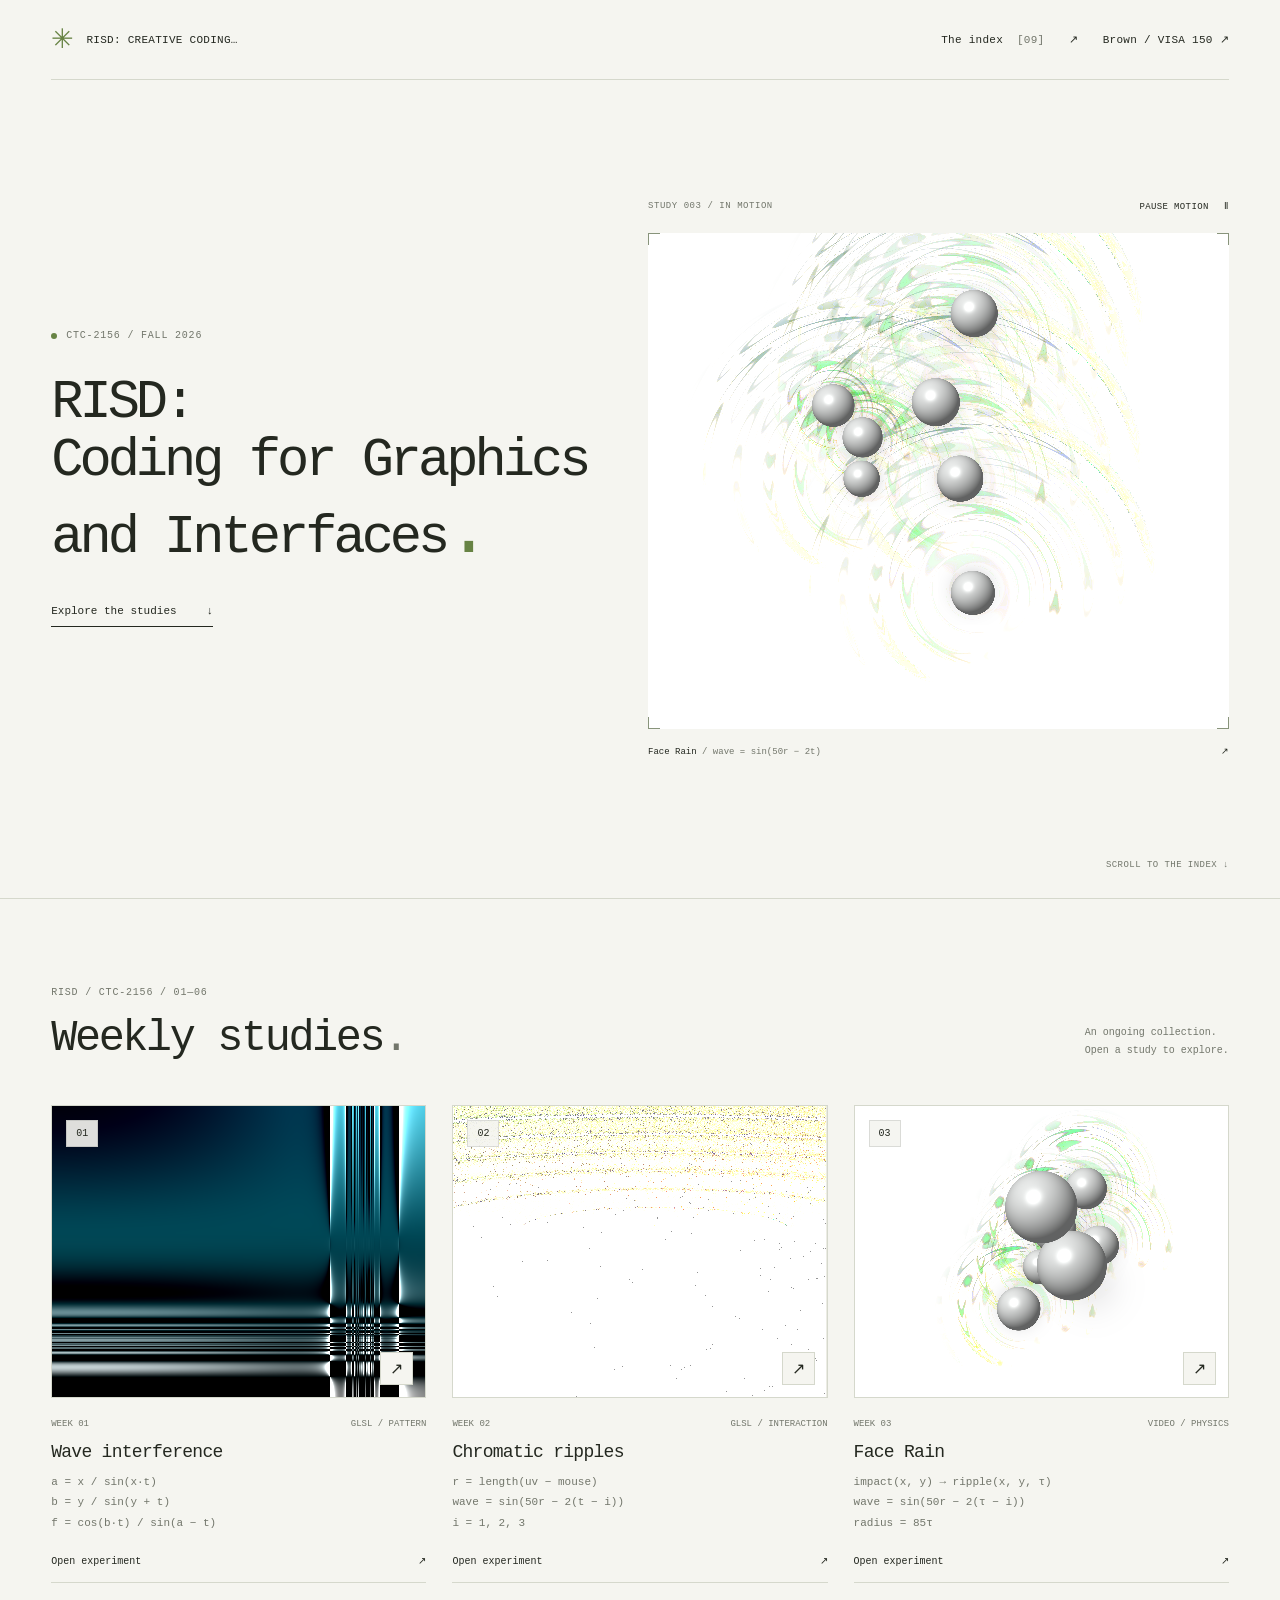
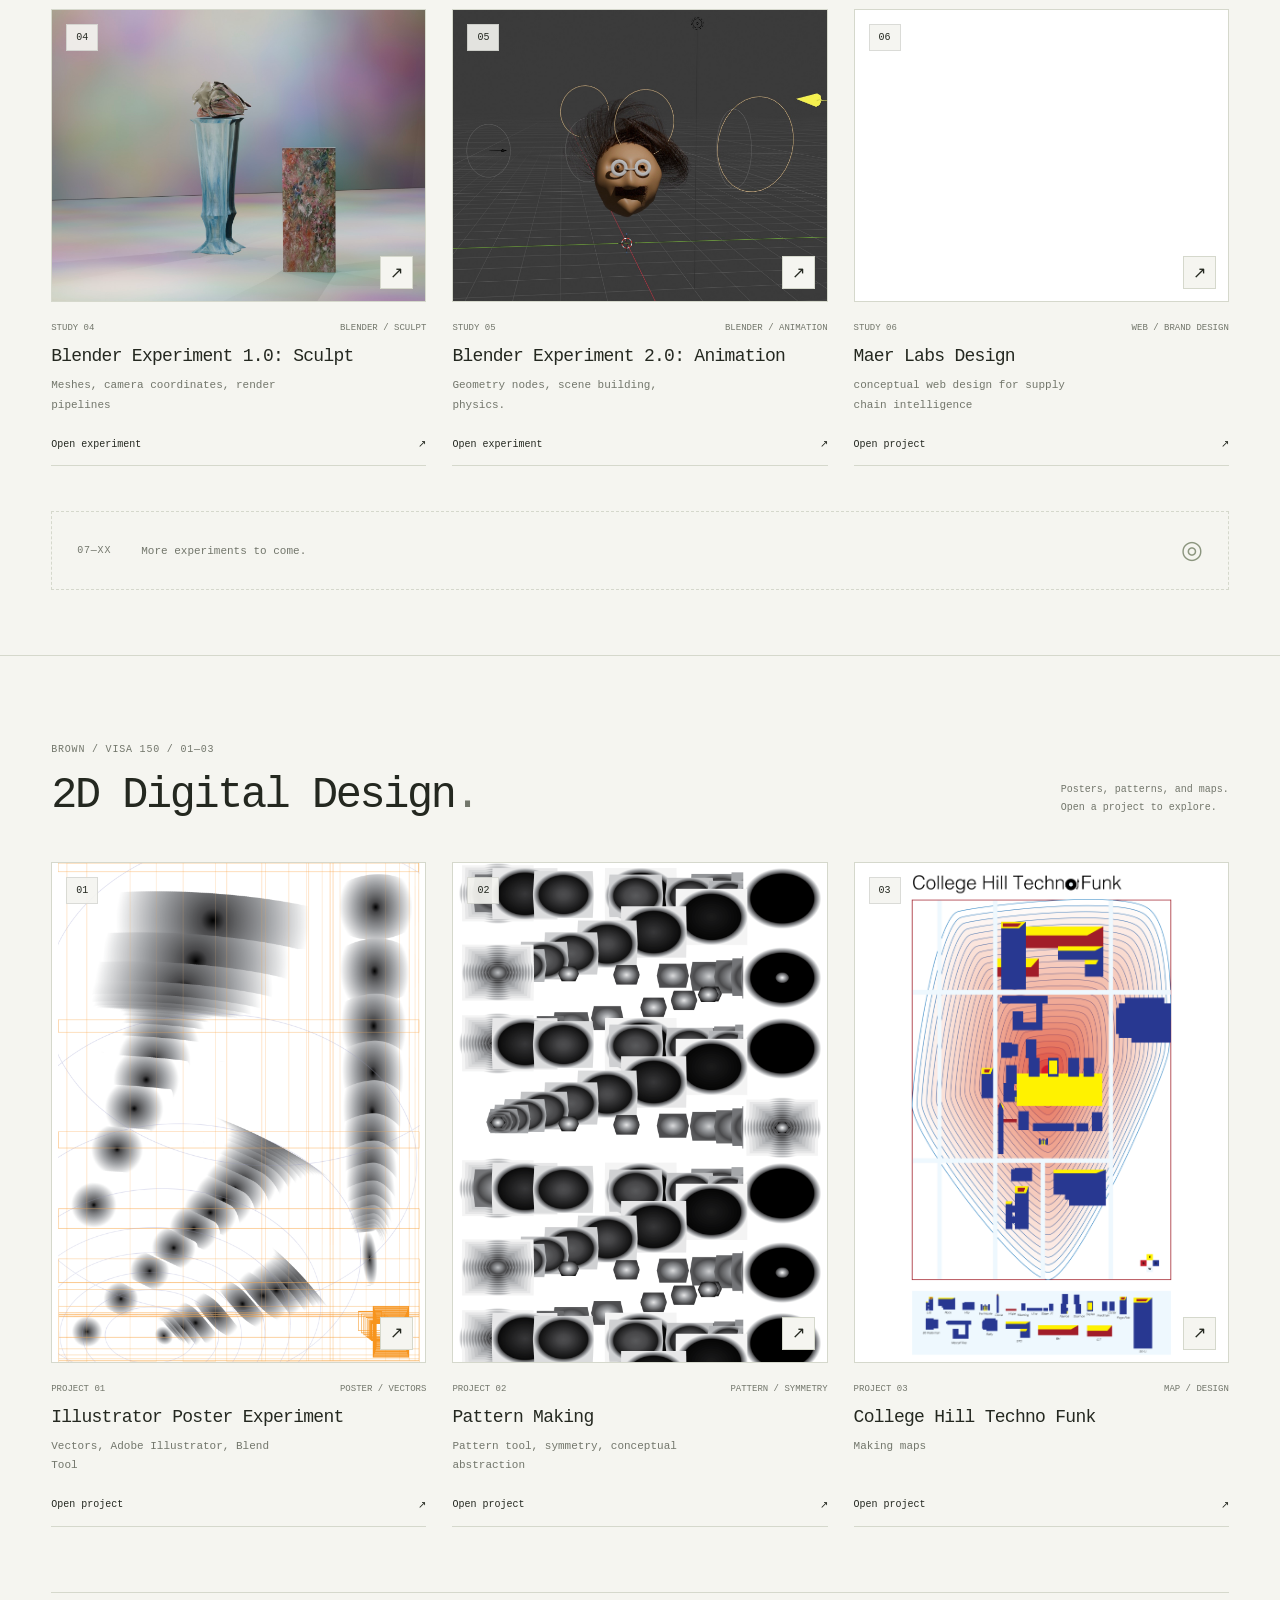
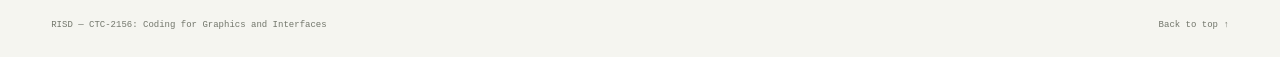
==== commit 9811c37f: "Show live Maer landing page in website previews" ====
--- a/index.html
+++ b/index.html
@@ -69,7 +69,7 @@
           <span class="study-link">Open experiment <span aria-hidden="true">↗</span></span>
         </a>
         <a class="study" href="maer-labs-design.html" aria-labelledby="maer-labs-title">
-          <div class="study-preview maer-site-preview"><img src="MAER/EyasPreview.jpg" loading="lazy" alt="Eyas supply chain interface with a map and live operations feed"><span class="preview-number">06</span><span class="open-indicator" aria-hidden="true">↗</span></div>
+          <div class="study-preview maer-site-preview"><iframe src="https://www.maersci.com" title="Live Maer Labs landing page preview" loading="lazy" tabindex="-1" aria-hidden="true" allow="camera 'none'; microphone 'none'; geolocation 'none'"></iframe><span class="preview-number">06</span><span class="open-indicator" aria-hidden="true">↗</span></div>
           <div class="study-meta"><span>Study 06</span><span>WEB / BRAND DESIGN</span></div>
           <h3 id="maer-labs-title">Maer Labs Design</h3><p>conceptual web design for supply chain intelligence</p>
           <span class="study-link">Open project <span aria-hidden="true">↗</span></span>
--- a/assets/home.css
+++ b/assets/home.css
@@ -92,8 +92,9 @@
 .design-preview { aspect-ratio:3 / 4; }
 .design-preview > img { object-fit:contain; }
 .design-gallery { max-width:900px; margin:0 auto; }
-.maer-site-preview > img { object-fit:contain; background:#e9eded; }
-.website-preview { position:relative; display:block; }
+.website-preview { position:relative; display:block; aspect-ratio:16 / 10; overflow:hidden; border:1px solid var(--line); background:white; }
+.website-preview > iframe,.maer-site-preview > iframe { width:200%; height:200%; transform:scale(.5); transform-origin:top left; pointer-events:none; }
+.maer-site-preview > iframe { width:300%; height:300%; transform:scale(.333333); }
 .website-preview-label { position:absolute; right:16px; bottom:16px; display:flex; gap:24px; padding:14px 18px; background:var(--paper); border:1px solid var(--line); font-size:11px; }
 .website-preview:hover .website-preview-label,.website-preview:focus-visible .website-preview-label { background:var(--ink); color:var(--paper); }
 .maer-gallery .maer-logo { padding:6%; background:white; }
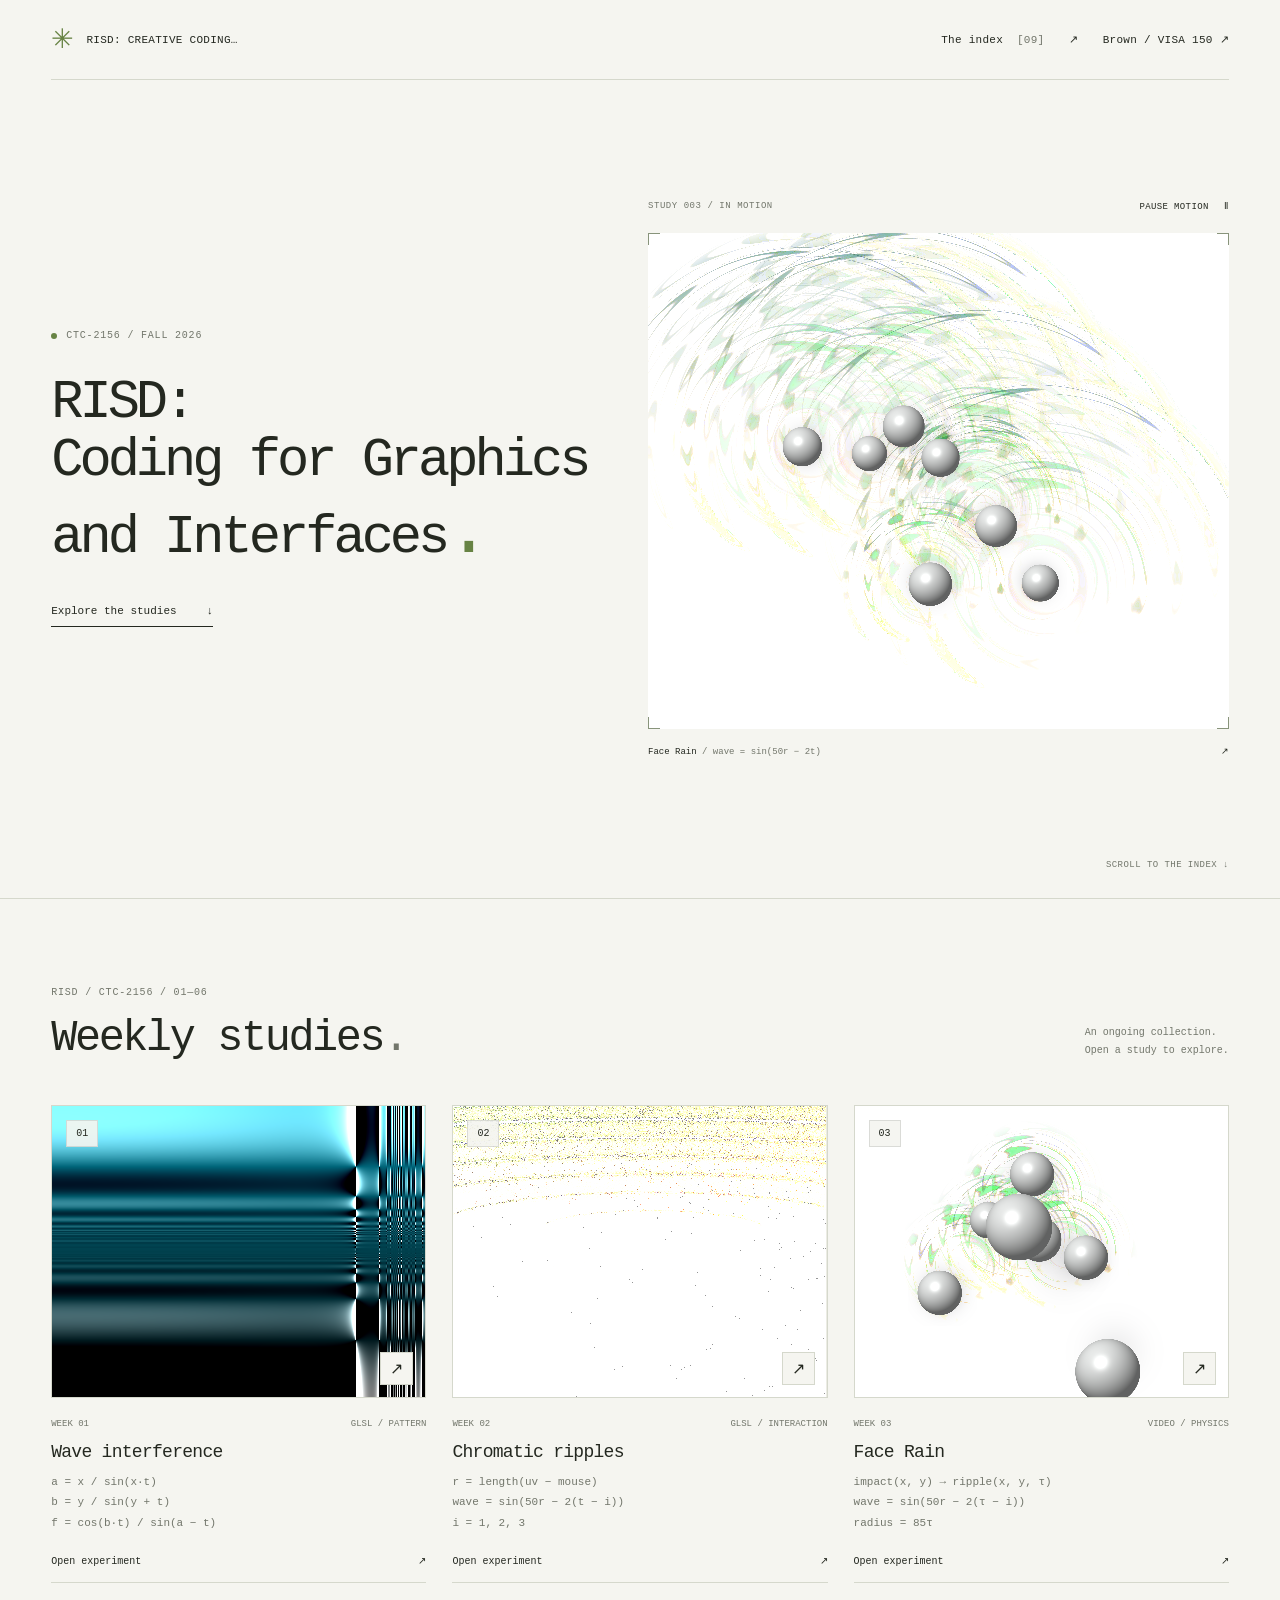
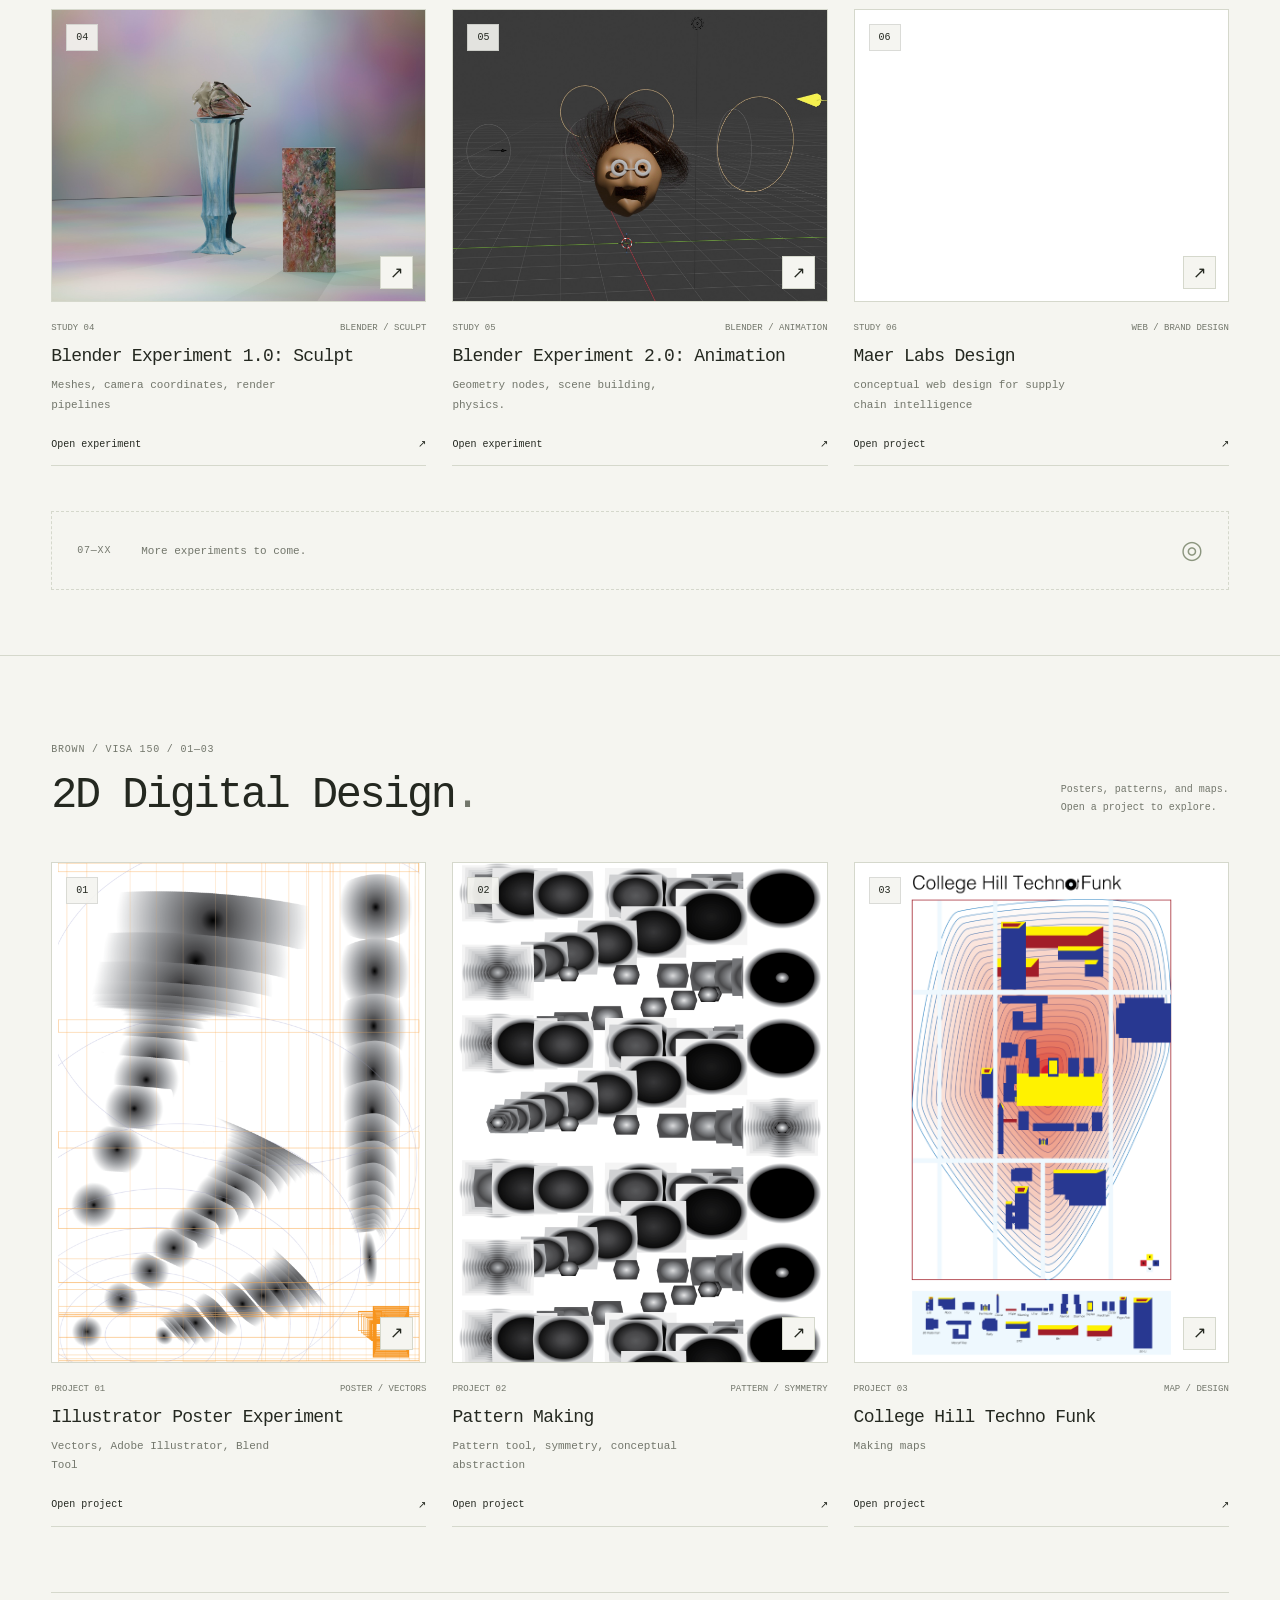
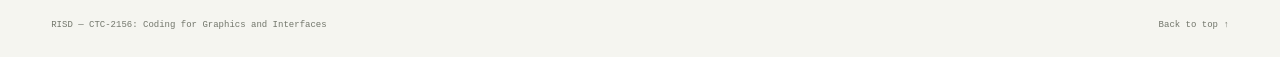
==== commit 67f69bdb: "Enlarge live website preview and prevent gallery overlap" ====
--- a/index.html
+++ b/index.html
@@ -6,7 +6,7 @@
   <meta name="description" content="RISD — CTC-2156: Coding for Graphics and Interfaces. A growing collection of weekly experiments in shaders, motion, and creative coding.">
   <meta name="theme-color" content="#f5f5f0">
   <title>RISD — CTC-2156: Coding for Graphics and Interfaces — Weekly Studies</title>
-  <link rel="stylesheet" href="assets/home.css">
+  <link rel="stylesheet" href="assets/home.css?v=maer-preview-2">
   <script src="assets/home.js" defer></script>
 </head>
 <body>
--- a/assets/home.css
+++ b/assets/home.css
@@ -92,11 +92,17 @@
 .design-preview { aspect-ratio:3 / 4; }
 .design-preview > img { object-fit:contain; }
 .design-gallery { max-width:900px; margin:0 auto; }
-.website-preview { position:relative; display:block; aspect-ratio:16 / 10; overflow:hidden; border:1px solid var(--line); background:white; }
-.website-preview > iframe,.maer-site-preview > iframe { width:200%; height:200%; transform:scale(.5); transform-origin:top left; pointer-events:none; }
-.maer-site-preview > iframe { width:300%; height:300%; transform:scale(.333333); }
-.website-preview-label { position:absolute; right:16px; bottom:16px; display:flex; gap:24px; padding:14px 18px; background:var(--paper); border:1px solid var(--line); font-size:11px; }
+/* Keep the live viewport and its link in separate, fully sized rows. */
+.website-preview { display:block; border:1px solid var(--line); background:white; }
+.website-preview-window { position:relative; display:block; height:clamp(560px,75vh,900px); overflow:hidden; }
+.website-preview-window > iframe { position:absolute; inset:0; width:100%; height:100%; pointer-events:none; }
+.maer-site-preview > iframe { position:absolute; top:0; left:0; width:300%; height:300%; transform:scale(.333333); transform-origin:top left; pointer-events:none; }
+.website-preview-label { display:flex; justify-content:space-between; align-items:center; gap:24px; padding:18px 22px; background:var(--paper); border-top:1px solid var(--line); font-size:12px; line-height:1.5; }
 .website-preview:hover .website-preview-label,.website-preview:focus-visible .website-preview-label { background:var(--ink); color:var(--paper); }
+.maer-gallery { gap:48px; }
+.maer-gallery > figure { min-width:0; }
+.maer-gallery figcaption { line-height:1.6; }
+@media(max-width:640px) { .website-preview-window { height:560px; } .website-preview-label { padding:16px; } }
 .maer-gallery .maer-logo { padding:6%; background:white; }
 .maer-gallery video { display:block; width:100%; aspect-ratio:16 / 9; background:#171717; border:1px solid var(--line); }
 .maer-icon { max-width:520px; }
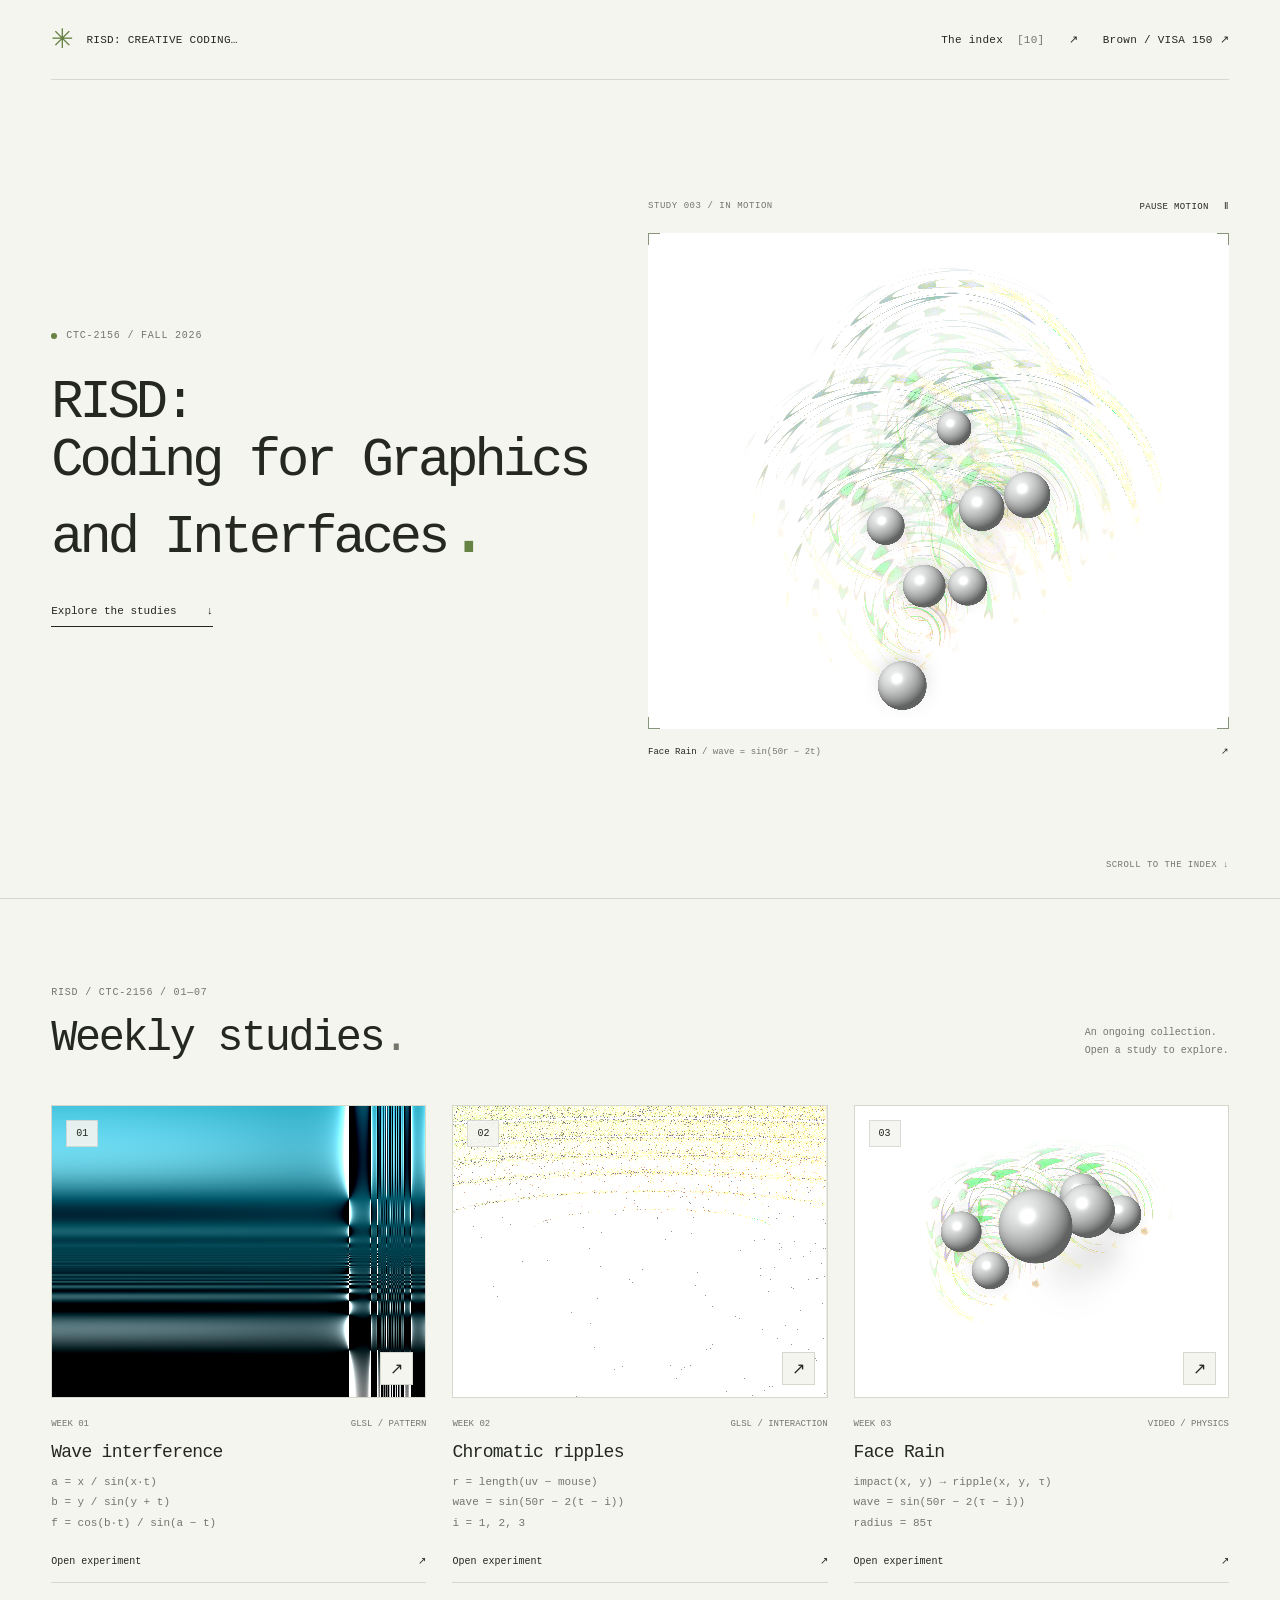
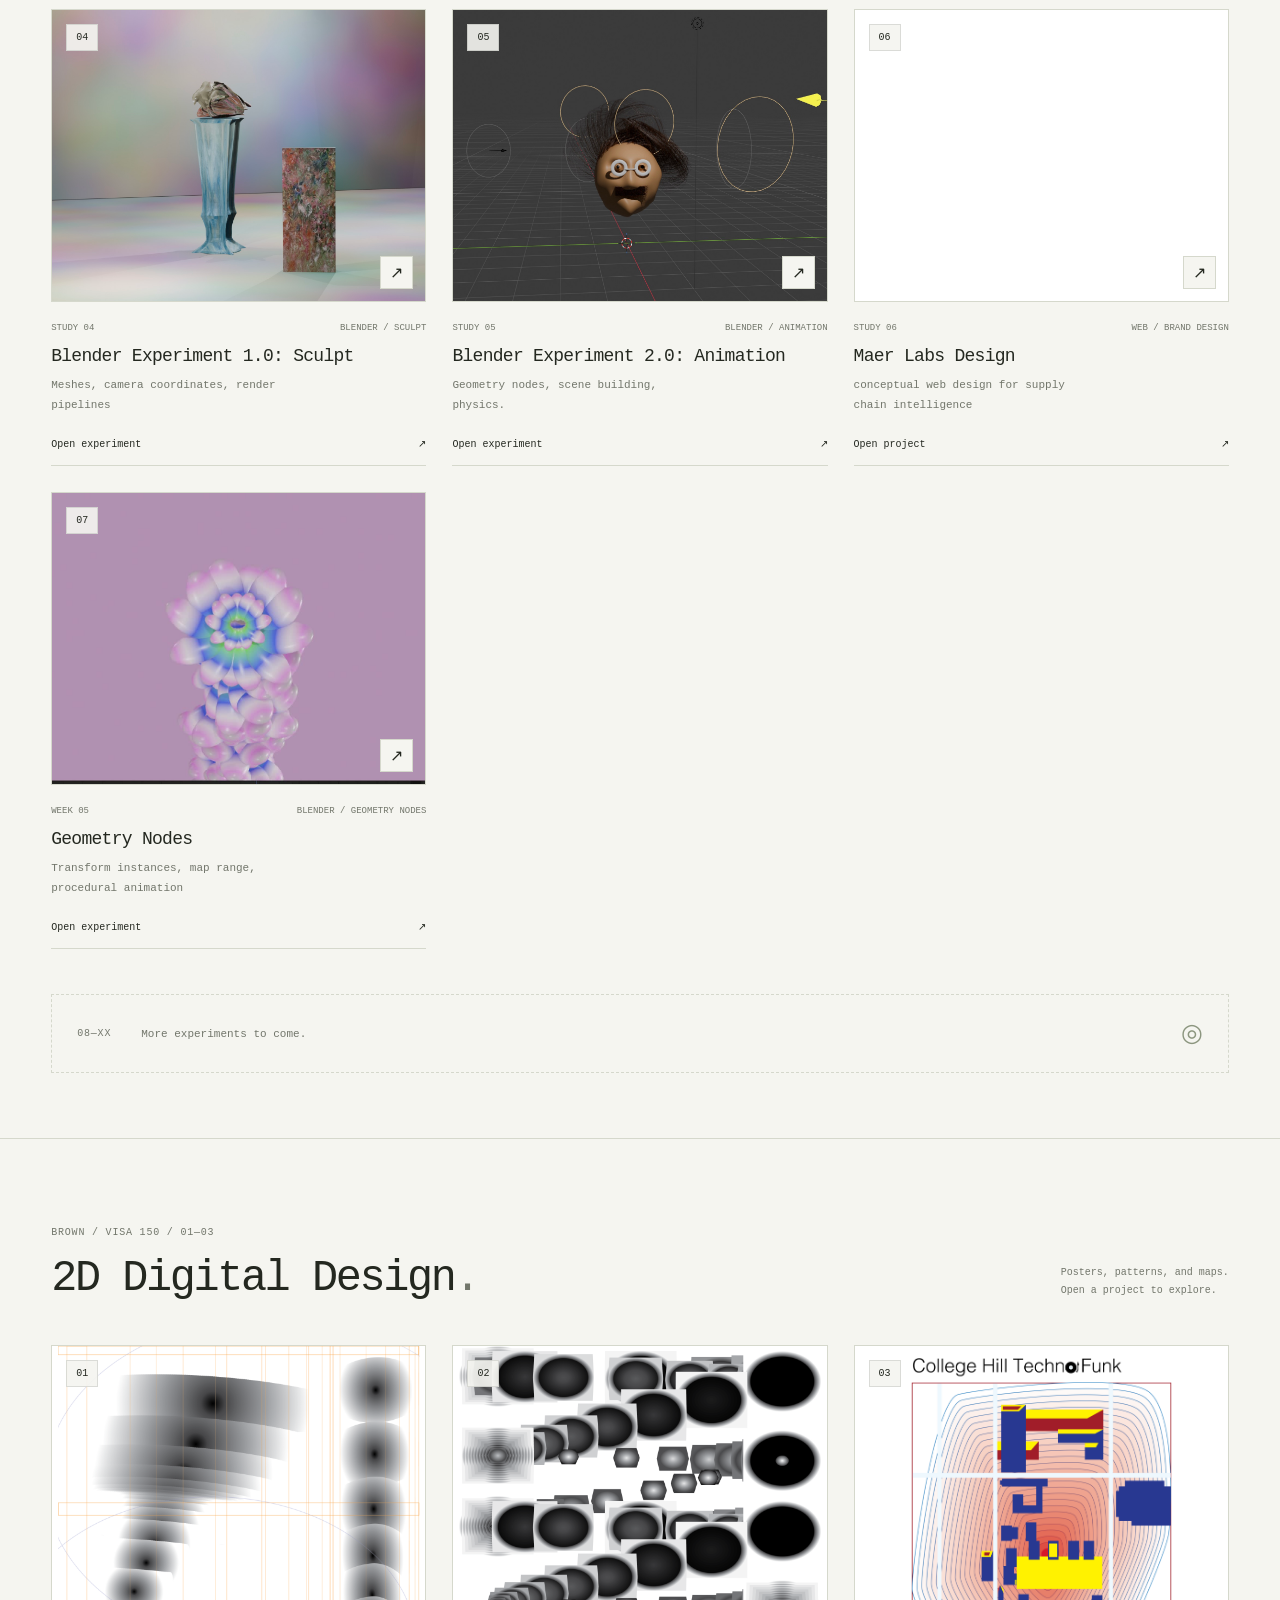
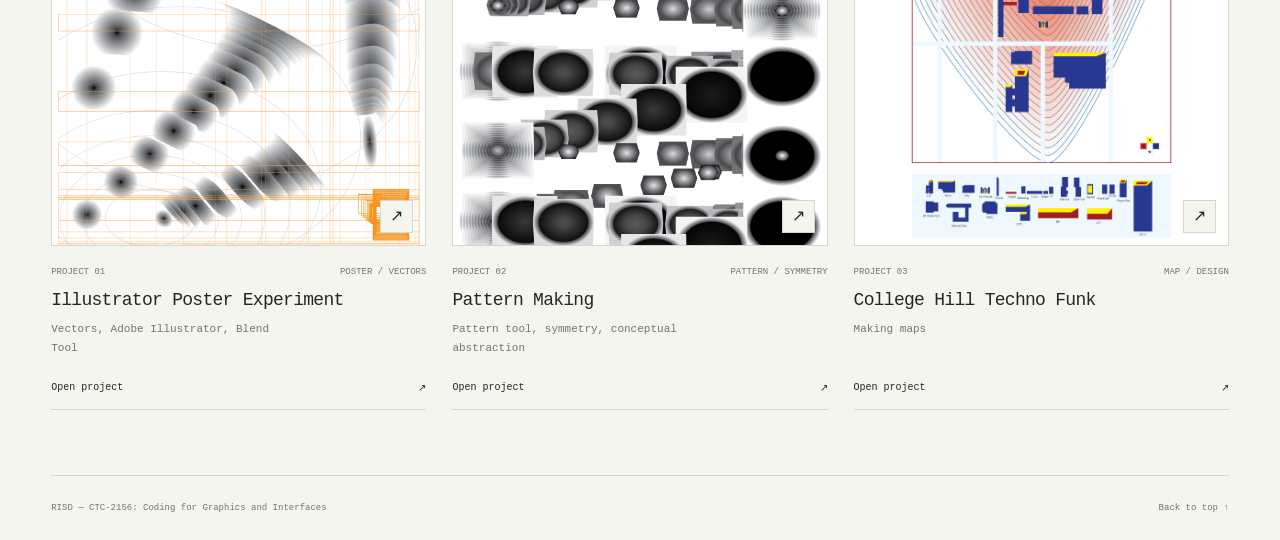
==== commit f6ec74dd: "Add Week 5 Geometry Nodes Blender project" ====
--- a/index.html
+++ b/index.html
@@ -13,7 +13,7 @@
   <a class="skip-link" href="#assignments">Skip to assignments</a>
   <header class="site-header">
     <a class="wordmark" href="#top" aria-label="RISD Coding for Graphics and Interfaces home"><span class="mark" aria-hidden="true">✳</span> RISD: CREATIVE CODING…</a>
-    <nav aria-label="Main navigation"><a href="#assignments">The index <span class="count">[09]</span> <span aria-hidden="true">↗</span></a><a href="#brown-design">Brown / VISA 150 ↗</a></nav>
+    <nav aria-label="Main navigation"><a href="#assignments">The index <span class="count">[10]</span> <span aria-hidden="true">↗</span></a><a href="#brown-design">Brown / VISA 150 ↗</a></nav>
   </header>
   <main>
     <section class="hero" id="top" aria-labelledby="course-title">
@@ -35,7 +35,7 @@
     </section>
 
     <section class="assignments" id="assignments" aria-labelledby="assignments-title">
-      <div class="section-heading"><div><p class="eyebrow">RISD / CTC-2156 / 01—06</p><h2 id="assignments-title">Weekly studies<span class="muted">.</span></h2></div><p class="section-note">An ongoing collection.<br>Open a study to explore.</p></div>
+      <div class="section-heading"><div><p class="eyebrow">RISD / CTC-2156 / 01—07</p><h2 id="assignments-title">Weekly studies<span class="muted">.</span></h2></div><p class="section-note">An ongoing collection.<br>Open a study to explore.</p></div>
       <!-- Add future week cards here, using the same linked preview structure. -->
       <div class="study-grid">
         <a class="study" href="week1.html" aria-labelledby="week1-title">
@@ -74,8 +74,14 @@
           <h3 id="maer-labs-title">Maer Labs Design</h3><p>conceptual web design for supply chain intelligence</p>
           <span class="study-link">Open project <span aria-hidden="true">↗</span></span>
         </a>
+        <a class="study" href="week5.html" aria-labelledby="geometry-nodes-title">
+          <div class="study-preview"><img src="assets/geometry-nodes-preview.jpg" loading="lazy" alt="Iridescent flower-like geometry against a lavender background"><span class="preview-number">07</span><span class="open-indicator" aria-hidden="true">↗</span></div>
+          <div class="study-meta"><span>Week 05</span><span>BLENDER / GEOMETRY NODES</span></div>
+          <h3 id="geometry-nodes-title">Geometry Nodes</h3><p>Transform instances, map range, procedural animation</p>
+          <span class="study-link">Open experiment <span aria-hidden="true">↗</span></span>
+        </a>
       </div>
-      <div class="next-study"><span class="eyebrow">07—XX</span><p>More experiments to come.</p><span class="small-orbit" aria-hidden="true">◎</span></div>
+      <div class="next-study"><span class="eyebrow">08—XX</span><p>More experiments to come.</p><span class="small-orbit" aria-hidden="true">◎</span></div>
     </section>
 
     <section class="assignments" id="brown-design" aria-labelledby="brown-design-title">
--- a/assets/home.css
+++ b/assets/home.css
@@ -108,3 +108,5 @@
 .maer-icon { max-width:520px; }
 .sr-only { position:absolute; width:1px; height:1px; padding:0; margin:-1px; overflow:hidden; clip:rect(0,0,0,0); white-space:nowrap; border:0; }
 @media(max-width:640px) { .site-header { gap:16px; } }
+
+.project-video { display:block; width:100%; height:auto; background:#171717; border:1px solid var(--line); }
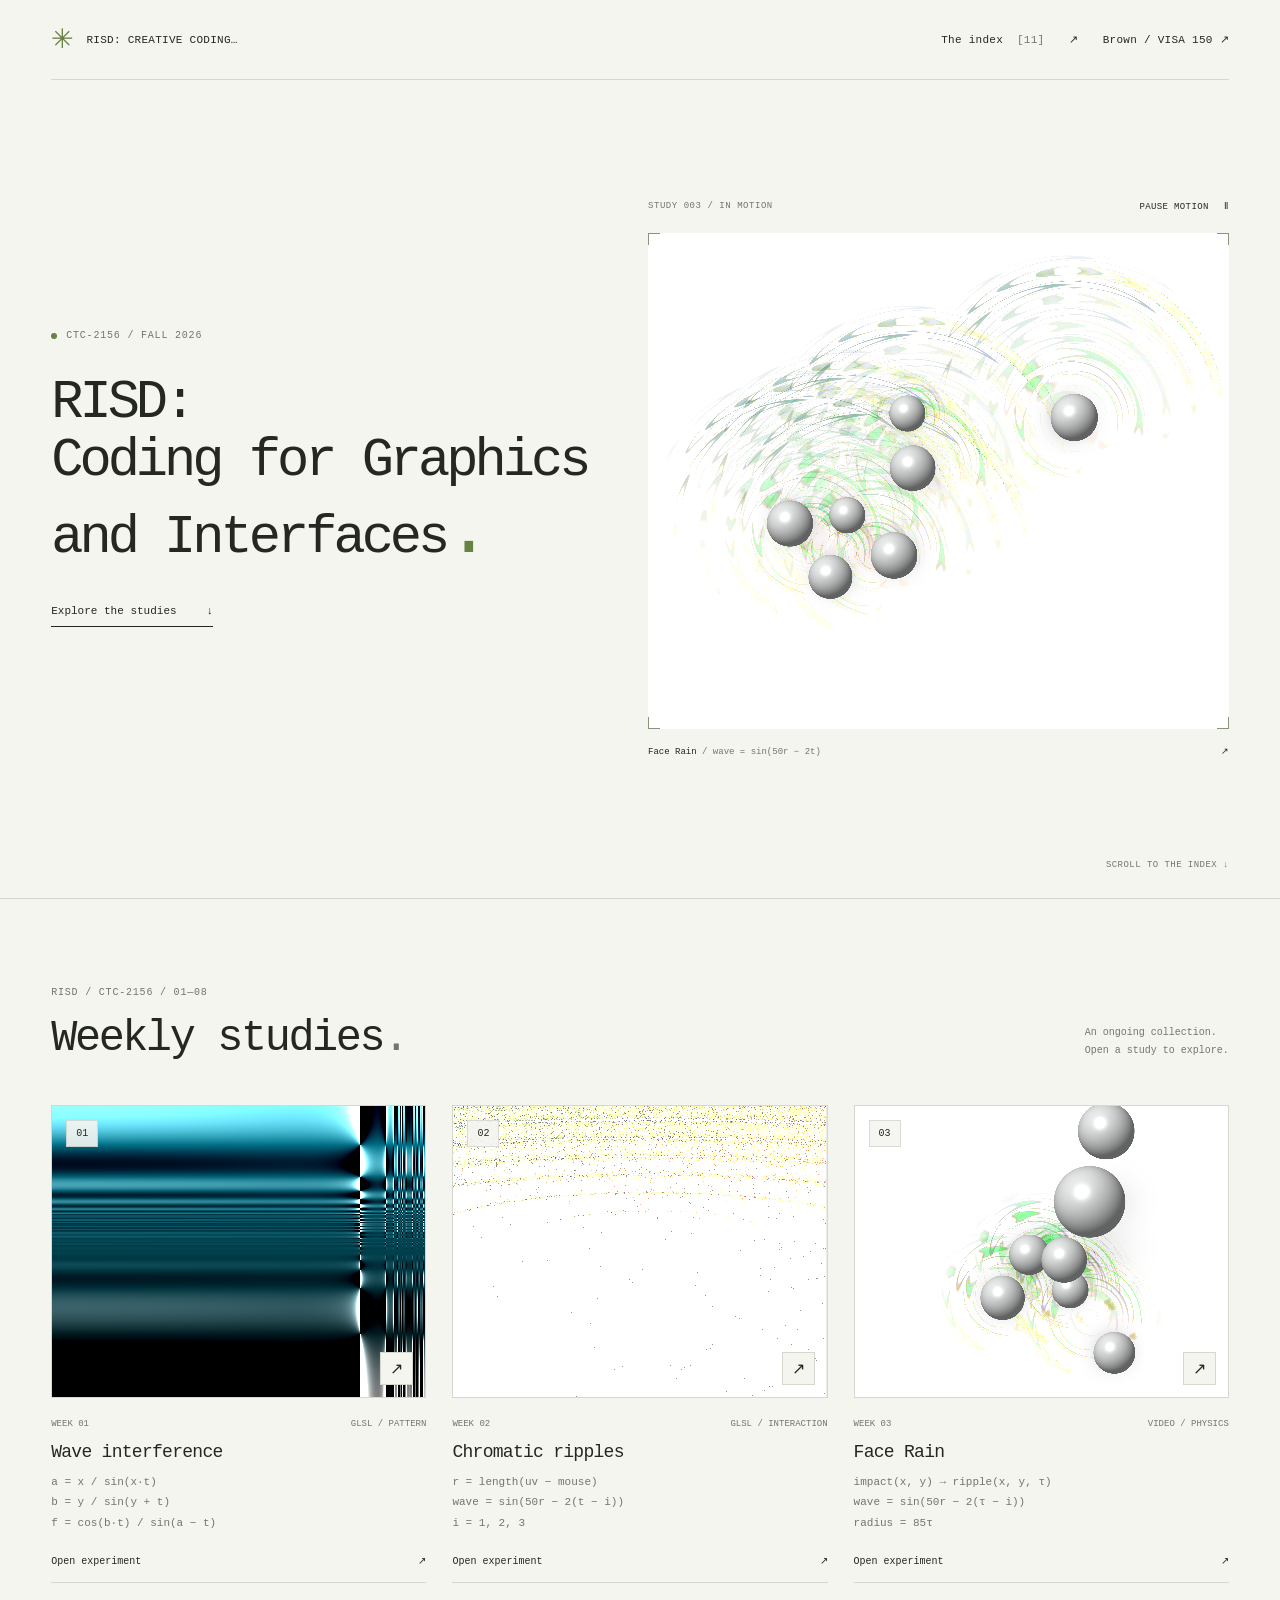
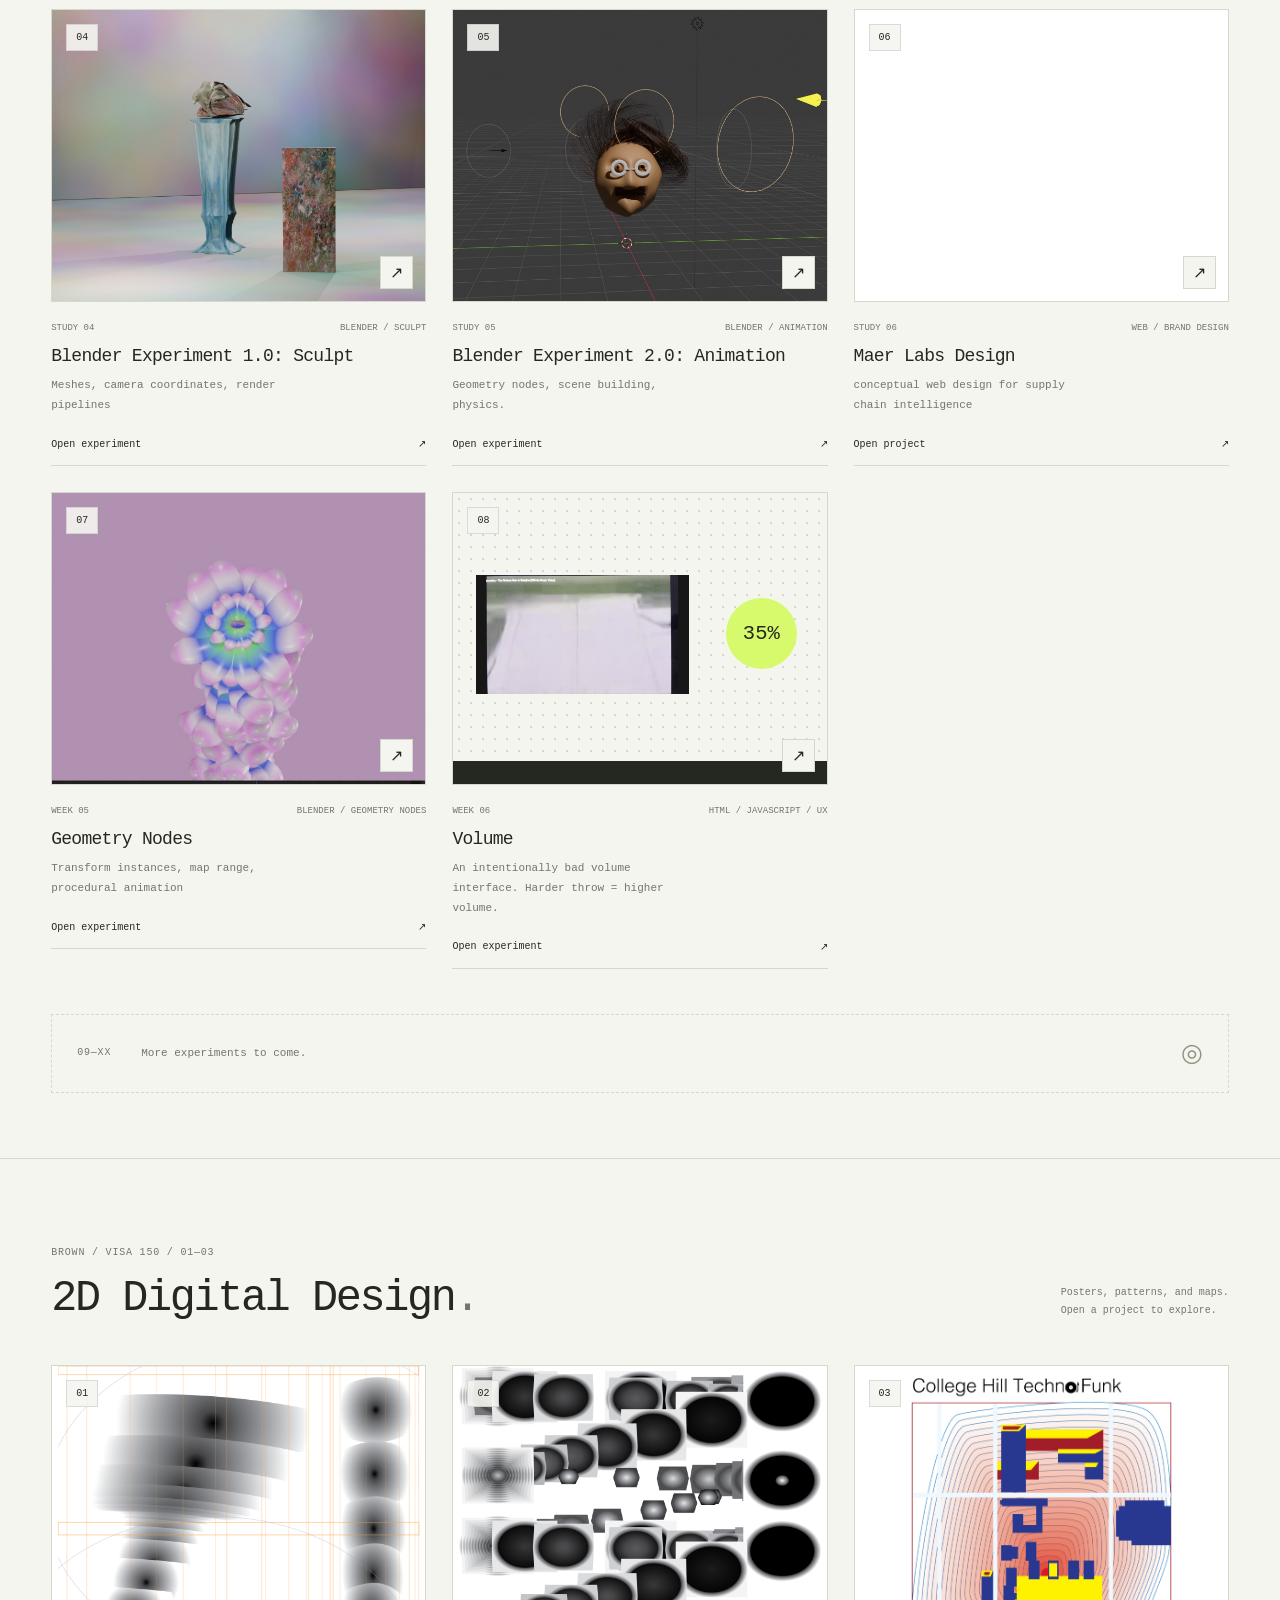
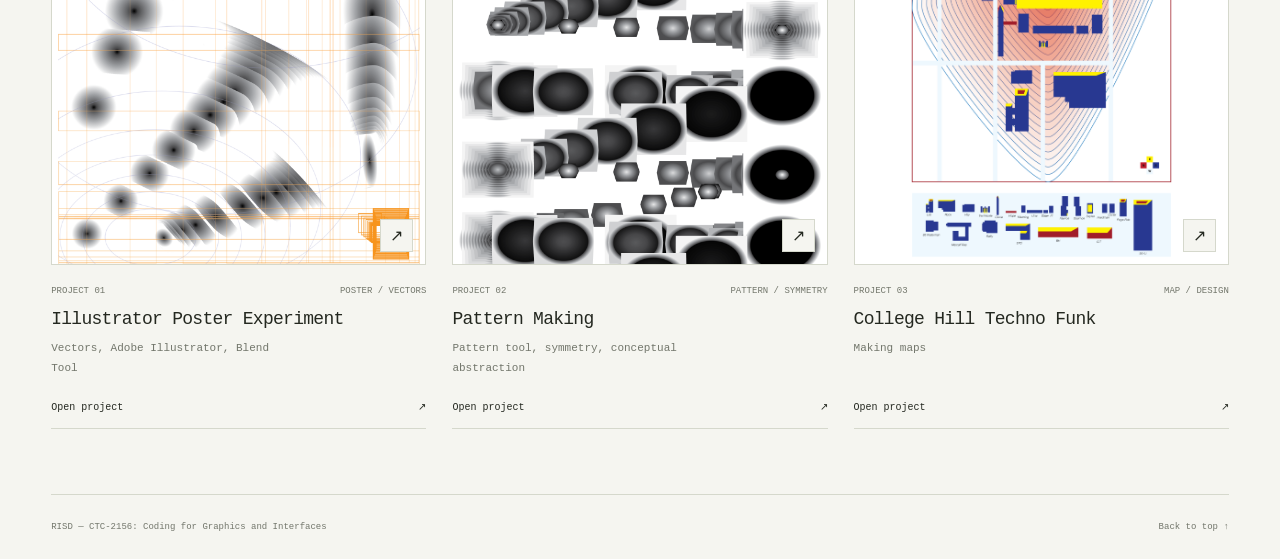
==== commit d3ce67b2: "Add Week 6 Volume project to main menu" ====
--- a/index.html
+++ b/index.html
@@ -6,14 +6,14 @@
   <meta name="description" content="RISD — CTC-2156: Coding for Graphics and Interfaces. A growing collection of weekly experiments in shaders, motion, and creative coding.">
   <meta name="theme-color" content="#f5f5f0">
   <title>RISD — CTC-2156: Coding for Graphics and Interfaces — Weekly Studies</title>
-  <link rel="stylesheet" href="assets/home.css?v=maer-preview-2">
+  <link rel="stylesheet" href="assets/home.css?v=week6-card">
   <script src="assets/home.js" defer></script>
 </head>
 <body>
   <a class="skip-link" href="#assignments">Skip to assignments</a>
   <header class="site-header">
     <a class="wordmark" href="#top" aria-label="RISD Coding for Graphics and Interfaces home"><span class="mark" aria-hidden="true">✳</span> RISD: CREATIVE CODING…</a>
-    <nav aria-label="Main navigation"><a href="#assignments">The index <span class="count">[10]</span> <span aria-hidden="true">↗</span></a><a href="#brown-design">Brown / VISA 150 ↗</a></nav>
+    <nav aria-label="Main navigation"><a href="#assignments">The index <span class="count">[11]</span> <span aria-hidden="true">↗</span></a><a href="#brown-design">Brown / VISA 150 ↗</a></nav>
   </header>
   <main>
     <section class="hero" id="top" aria-labelledby="course-title">
@@ -35,7 +35,7 @@
     </section>
 
     <section class="assignments" id="assignments" aria-labelledby="assignments-title">
-      <div class="section-heading"><div><p class="eyebrow">RISD / CTC-2156 / 01—07</p><h2 id="assignments-title">Weekly studies<span class="muted">.</span></h2></div><p class="section-note">An ongoing collection.<br>Open a study to explore.</p></div>
+      <div class="section-heading"><div><p class="eyebrow">RISD / CTC-2156 / 01—08</p><h2 id="assignments-title">Weekly studies<span class="muted">.</span></h2></div><p class="section-note">An ongoing collection.<br>Open a study to explore.</p></div>
       <!-- Add future week cards here, using the same linked preview structure. -->
       <div class="study-grid">
         <a class="study" href="week1.html" aria-labelledby="week1-title">
@@ -80,8 +80,14 @@
           <h3 id="geometry-nodes-title">Geometry Nodes</h3><p>Transform instances, map range, procedural animation</p>
           <span class="study-link">Open experiment <span aria-hidden="true">↗</span></span>
         </a>
+        <a class="study" href="week6.html" aria-labelledby="volume-title">
+          <div class="study-preview volume-preview"><img src="assets/videos/week6-poster.jpg" loading="lazy" alt="Video beside a neon-green volume ball on a dotted background"><span class="volume-preview-ball" aria-hidden="true">35%</span><span class="volume-preview-floor" aria-hidden="true"></span><span class="preview-number">08</span><span class="open-indicator" aria-hidden="true">↗</span></div>
+          <div class="study-meta"><span>Week 06</span><span>HTML / JAVASCRIPT / UX</span></div>
+          <h3 id="volume-title">Volume</h3><p>An intentionally bad volume interface. Harder throw = higher volume.</p>
+          <span class="study-link">Open experiment <span aria-hidden="true">↗</span></span>
+        </a>
       </div>
-      <div class="next-study"><span class="eyebrow">08—XX</span><p>More experiments to come.</p><span class="small-orbit" aria-hidden="true">◎</span></div>
+      <div class="next-study"><span class="eyebrow">09—XX</span><p>More experiments to come.</p><span class="small-orbit" aria-hidden="true">◎</span></div>
     </section>
 
     <section class="assignments" id="brown-design" aria-labelledby="brown-design-title">
--- a/assets/home.css
+++ b/assets/home.css
@@ -110,3 +110,8 @@
 @media(max-width:640px) { .site-header { gap:16px; } }
 
 .project-video { display:block; width:100%; height:auto; background:#171717; border:1px solid var(--line); }
+
+.volume-preview { background:radial-gradient(#d5d8cc 1px,transparent 1px) 0 0 / 12px 12px,var(--paper); }
+.volume-preview > img { position:absolute; left:6%; top:28%; width:57%; height:auto; aspect-ratio:16 / 9; object-fit:contain; background:#171717; }
+.volume-preview-ball { position:absolute; right:8%; top:36%; width:19%; aspect-ratio:1; display:grid; place-items:center; border-radius:50%; background:#d6fa6b; font-size:clamp(12px,1.6vw,22px); }
+.volume-preview-floor { position:absolute; bottom:0; left:0; right:0; height:8%; background:var(--ink); }
